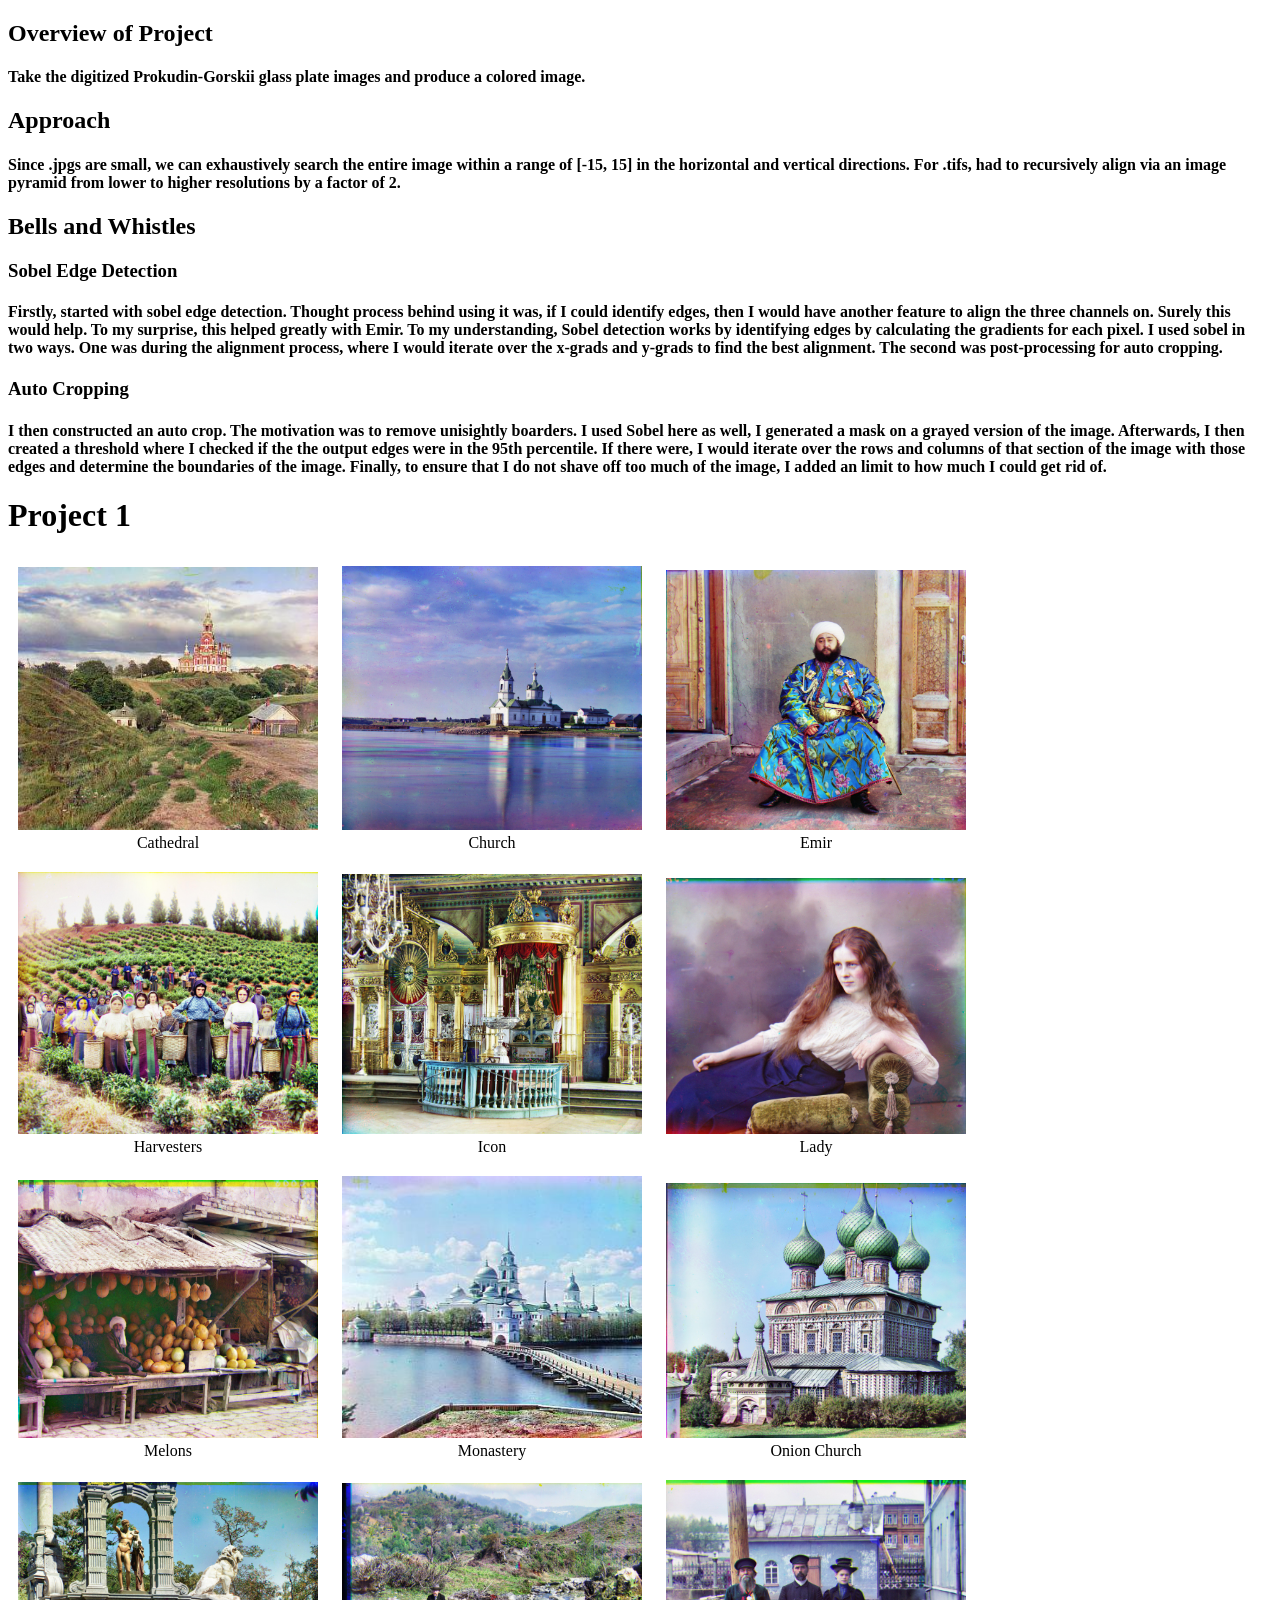
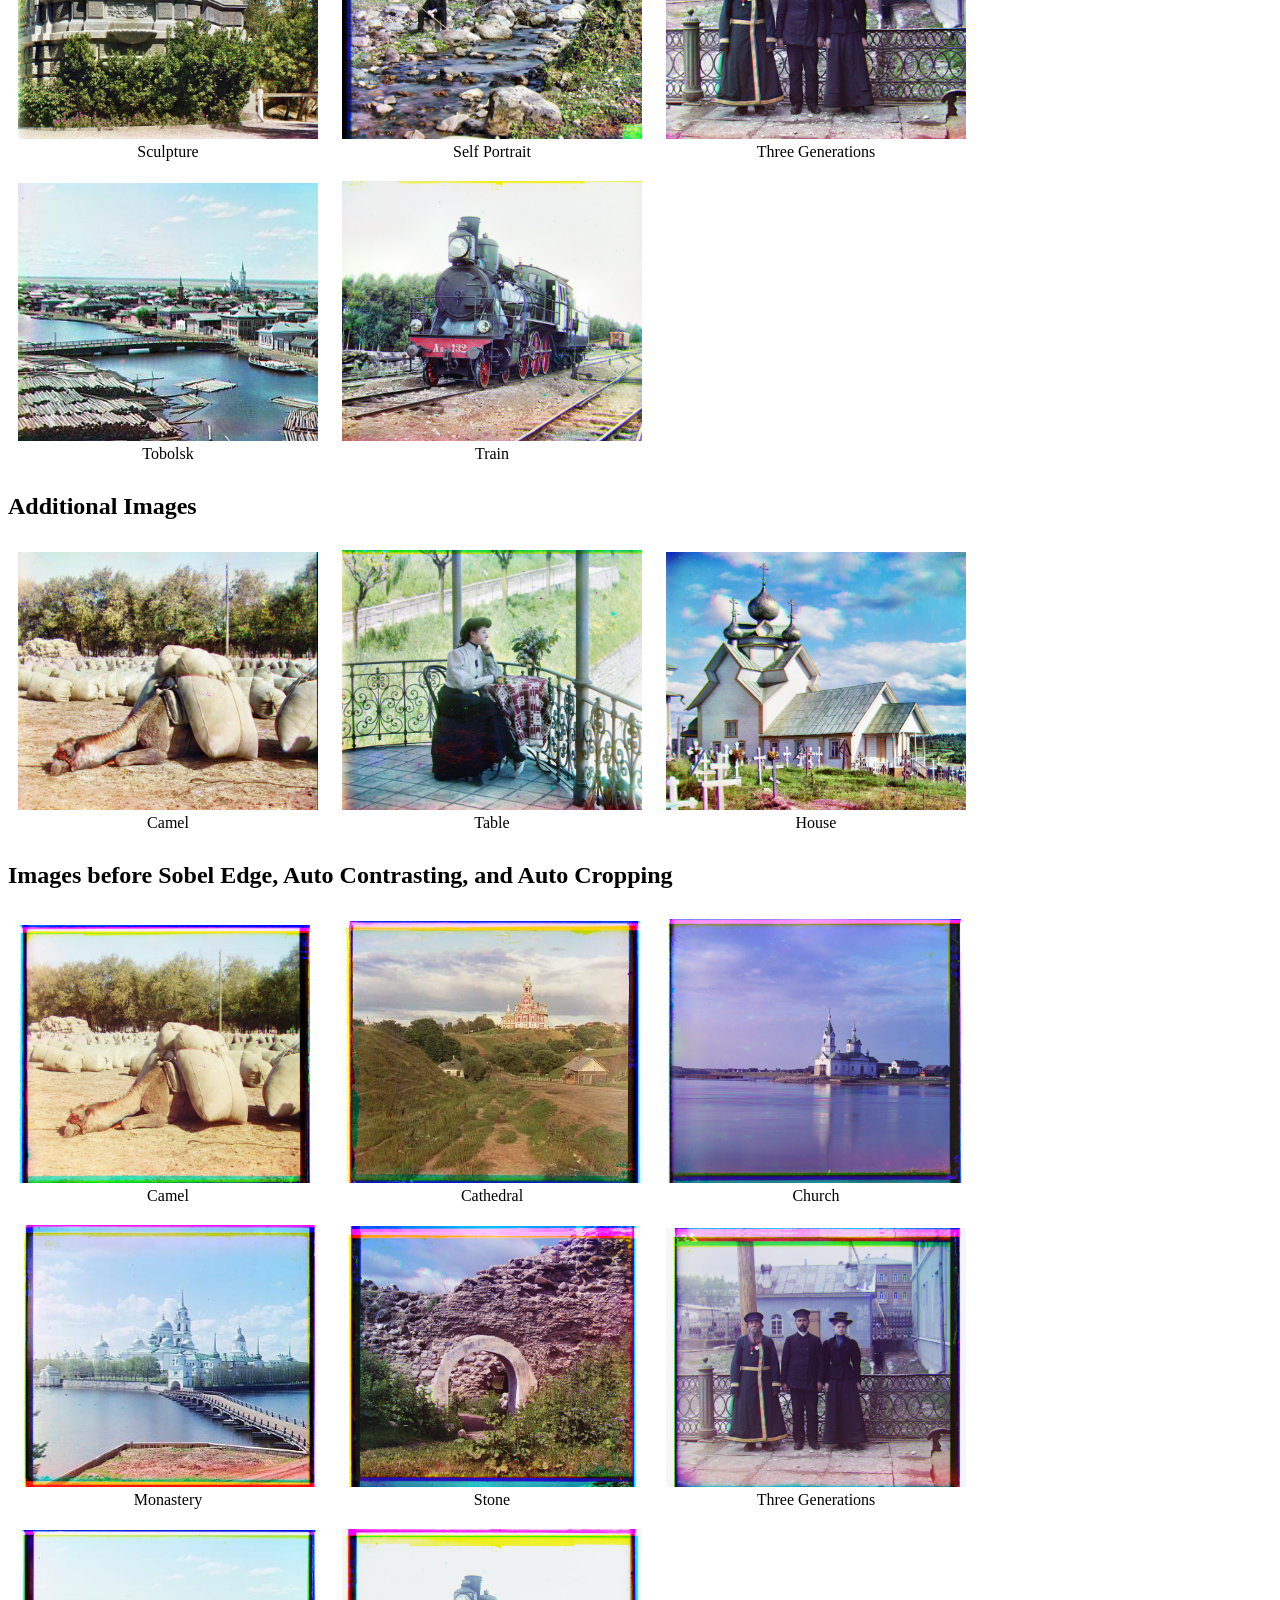
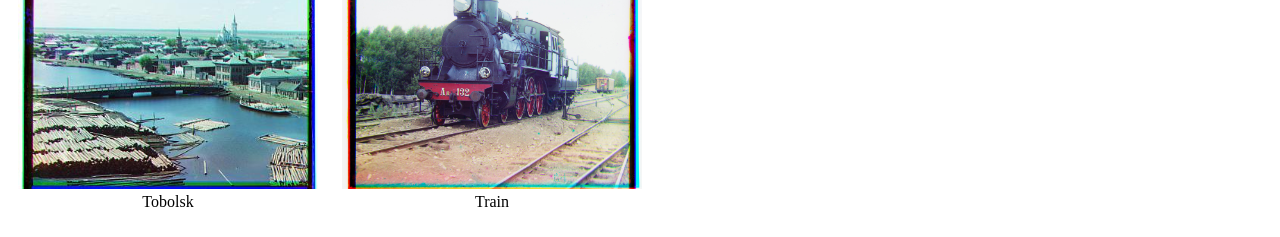
==== 1/index.html @ cb77457d "UPDATES" ====
<!DOCTYPE html>
<html lang="en">
<head>
    <meta charset="UTF-8">
    <meta name="viewport" content="width=device-width, initial-scale=1.0">
    <title>Project 1</title>

    <h2> Overview of Project </h2>
    <h4>Take the digitized Prokudin-Gorskii glass plate images and produce a colored image.
    </h4>

    <h2> Approach </h2>

    <h4> Since .jpgs are small, we can exhaustively search the entire image within a
      range of [-15, 15] in the horizontal and vertical directions. For .tifs, had to 
      recursively align via an image pyramid from lower to higher resolutions by a factor of 2.
    </h4>

    <h2> Bells and Whistles </h2>

    <h3> Sobel Edge Detection</h3>

    <h4>
      Firstly, started with sobel edge detection. Thought process behind using it was, if I could identify edges,
      then I would have another feature to align the three channels on. Surely this would help.

      To my surprise, this helped greatly with Emir.

      To my understanding, Sobel detection works by identifying edges by calculating the gradients for each pixel.
      I used sobel in two ways. One was during the alignment process, where I would iterate over the x-grads and y-grads 
      to find the best alignment. 
      
      The second was post-processing for auto cropping.
    </h4>

    <h3> Auto Cropping </h3>

    <h4> 
      I then constructed an auto crop. The motivation was to remove unisightly boarders.

      I used Sobel here as well, I generated a mask on a grayed version of the image. Afterwards, I then created a 
      threshold where I checked if the the output edges were in the 95th percentile. If there were, I would iterate 
      over the rows and columns of that section of the image with those edges and determine the boundaries of the image.
      
      Finally, to ensure that I do not shave off too much of the image, I added an limit to how much I could get rid of.

    </h4>


    <style>
        ul {
            list-style-type: none;
            padding: 0;
        }
        li {
            display: inline-block;
            margin: 10px;
            text-align: center;
        }
        figure {
            margin: 0;
        }
    </style>
</head>
<body>
    <h1>Project 1</h1>

    <!-- Image list -->
    <ul>
        <li>
            <figure>
                <img src="media/cathedral.jpg" alt="Cathedral" width="300">
                <figcaption>Cathedral</figcaption>
            </figure>
        </li>
        <li>
            <figure>
                <img src="media/church.jpg" alt="Church" width="300">
                <figcaption>Church</figcaption>
            </figure>
        </li>
        <li>
            <figure>
                <img src="media/emir.jpg" alt="Emir" width="300">
                <figcaption>Emir</figcaption>
            </figure>
        </li>
        <li>
            <figure>
                <img src="media/harvesters.jpg" alt="Harvesters" width="300">
                <figcaption>Harvesters</figcaption>
            </figure>
        </li>
        <li>
            <figure>
                <img src="media/icon.jpg" alt="Icon" width="300">
                <figcaption>Icon</figcaption>
            </figure>
        </li>
        <li>
            <figure>
                <img src="media/lady.jpg" alt="Lady" width="300">
                <figcaption>Lady</figcaption>
            </figure>
        </li>
        <li>
            <figure>
                <img src="media/melons.jpg" alt="Melons" width="300">
                <figcaption>Melons</figcaption>
            </figure>
        </li>
        <li>
            <figure>
                <img src="media/monastery.jpg" alt="Monastery" width="300">
                <figcaption>Monastery</figcaption>
            </figure>
        </li>
        <li>
            <figure>
                <img src="media/onion_church.jpg" alt="Onion Church" width="300">
                <figcaption>Onion Church</figcaption>
            </figure>
        </li>
        <li>
            <figure>
                <img src="media/sculpture.jpg" alt="Sculpture" width="300">
                <figcaption>Sculpture</figcaption>
            </figure>
        </li>
        <li>
            <figure>
                <img src="media/self_portrait.jpg" alt="Self Portrait" width="300">
                <figcaption>Self Portrait</figcaption>
            </figure>
        </li>
        <li>
            <figure>
                <img src="media/three_generations.jpg" alt="Three Generations" width="300">
                <figcaption>Three Generations</figcaption>
            </figure>
        </li>
        <li>
            <figure>
                <img src="media/tobolsk.jpg" alt="Tobolsk" width="300">
                <figcaption>Tobolsk</figcaption>
            </figure>
        </li>
        <li>
            <figure>
                <img src="media/train.jpg" alt="Train" width="300">
                <figcaption>Train</figcaption>
            </figure>
        </li>
    </ul>

    <!-- Additional images -->
    <h2>Additional Images</h2>
    <ul>
        <li>
            <figure>
                <img src="media/camel.jpg" alt="Camel" width="300">
                <figcaption>Camel</figcaption>
            </figure>
        </li>
        <li>
            <figure>
                <img src="media/table.jpg" alt="Table" width="300">
                <figcaption>Table</figcaption>
            </figure>
        </li>
        <li>
            <figure>
                <img src="media/house.jpg" alt="House" width="300">
                <figcaption>House</figcaption>
            </figure>
        </li>
    </ul>
    <h2>Images before Sobel Edge, Auto Contrasting, and Auto Cropping</h2>
    <ul>
        <li>
            <figure>
                <img src="before/camel.jpg" alt="Camel" width="300">
                <figcaption>Camel</figcaption>
            </figure>
        </li>
        <li>
            <figure>
                <img src="before/cathedral.jpg" alt="Cathedral" width="300">
                <figcaption>Cathedral</figcaption>
            </figure>
        </li>
        <li>
            <figure>
                <img src="before/church.jpg" alt="Church" width="300">
                <figcaption>Church</figcaption>
            </figure>
        </li>
        <li>
            <figure>
                <img src="before/monastery.jpg" alt="Monastery" width="300">
                <figcaption>Monastery</figcaption>
            </figure>
        </li>
        <li>
            <figure>
                <img src="before/stone.jpg" alt="Stone" width="300">
                <figcaption>Stone</figcaption>
            </figure>
        </li>
        <li>
            <figure>
                <img src="before/three_generations.jpg" alt="Three Generations" width="300">
                <figcaption>Three Generations</figcaption>
            </figure>
        </li>
        <li>
            <figure>
                <img src="before/tobolsk.jpg" alt="Tobolsk" width="300">
                <figcaption>Tobolsk</figcaption>
            </figure>
        </li>
        <li>
            <figure>
                <img src="before/train.jpg" alt="Train" width="300">
                <figcaption>Train</figcaption>
            </figure>
        </li>
    </ul>
</body>
</html>
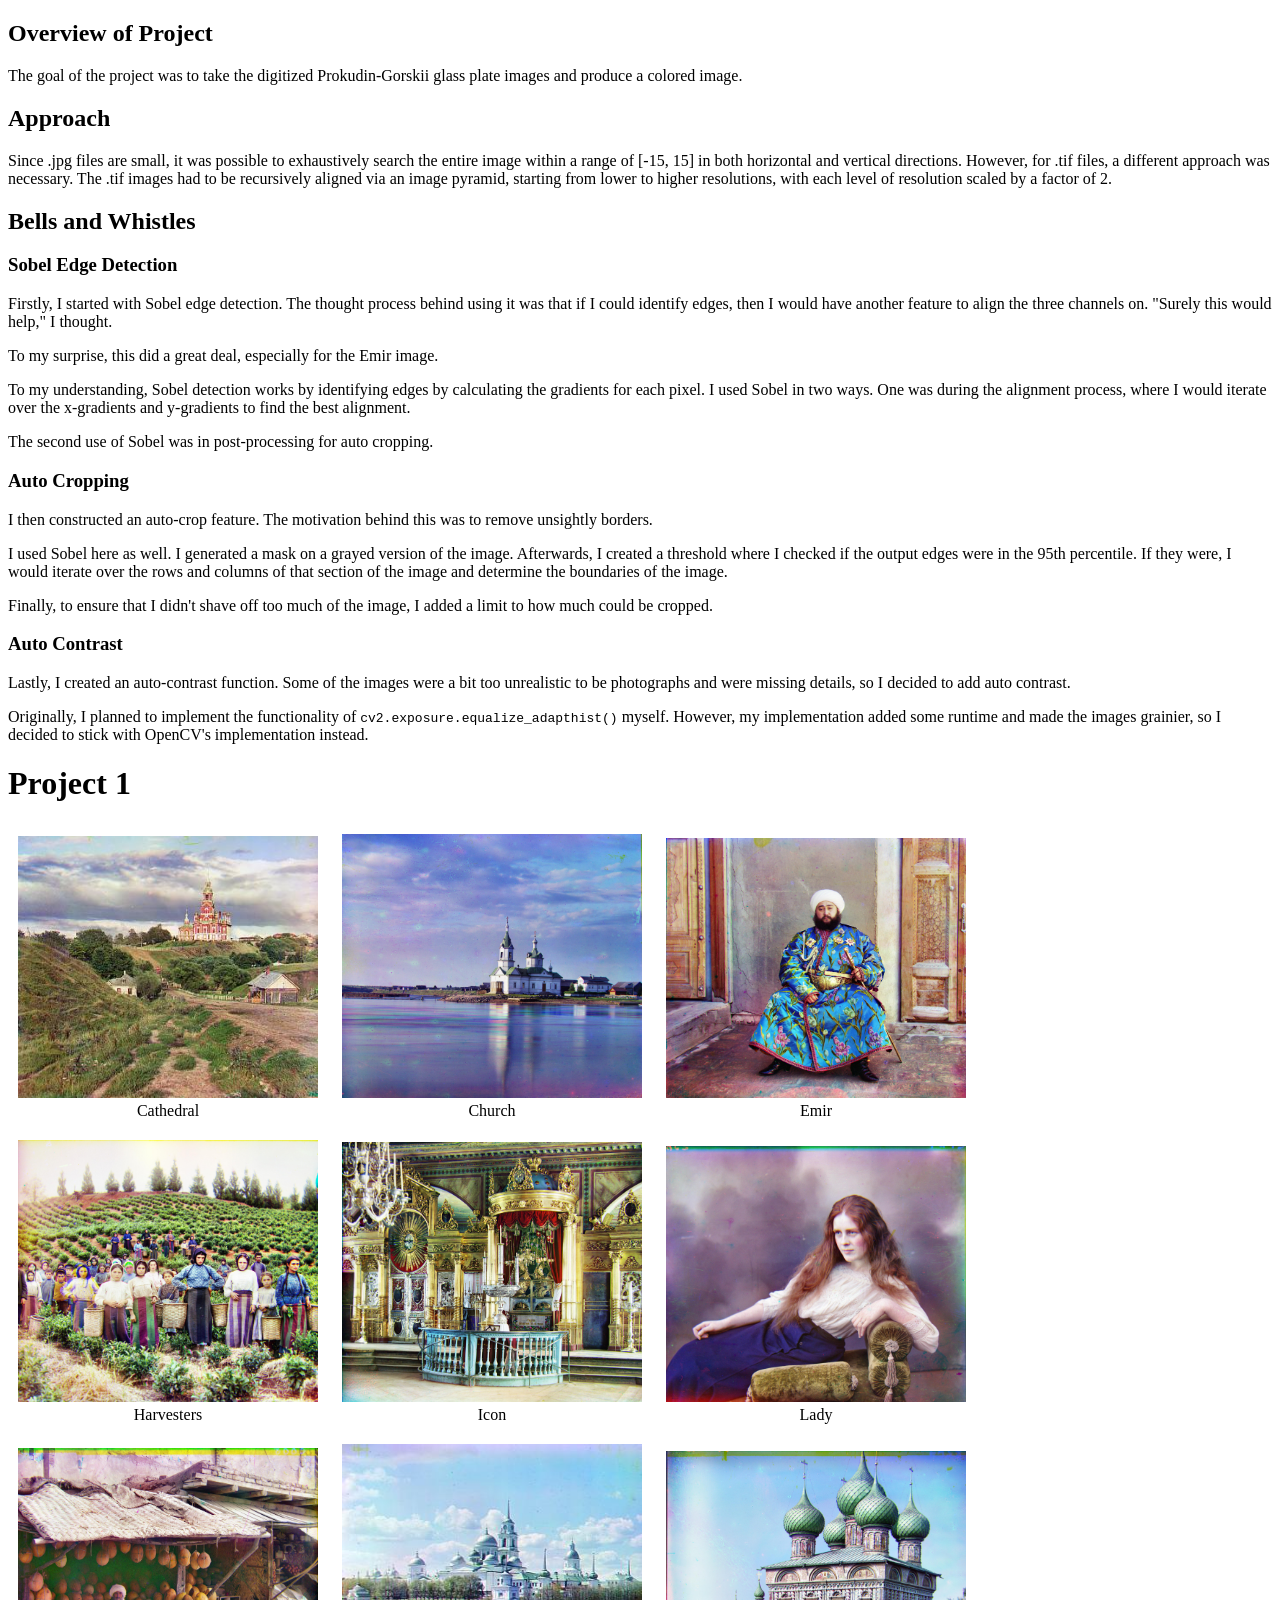
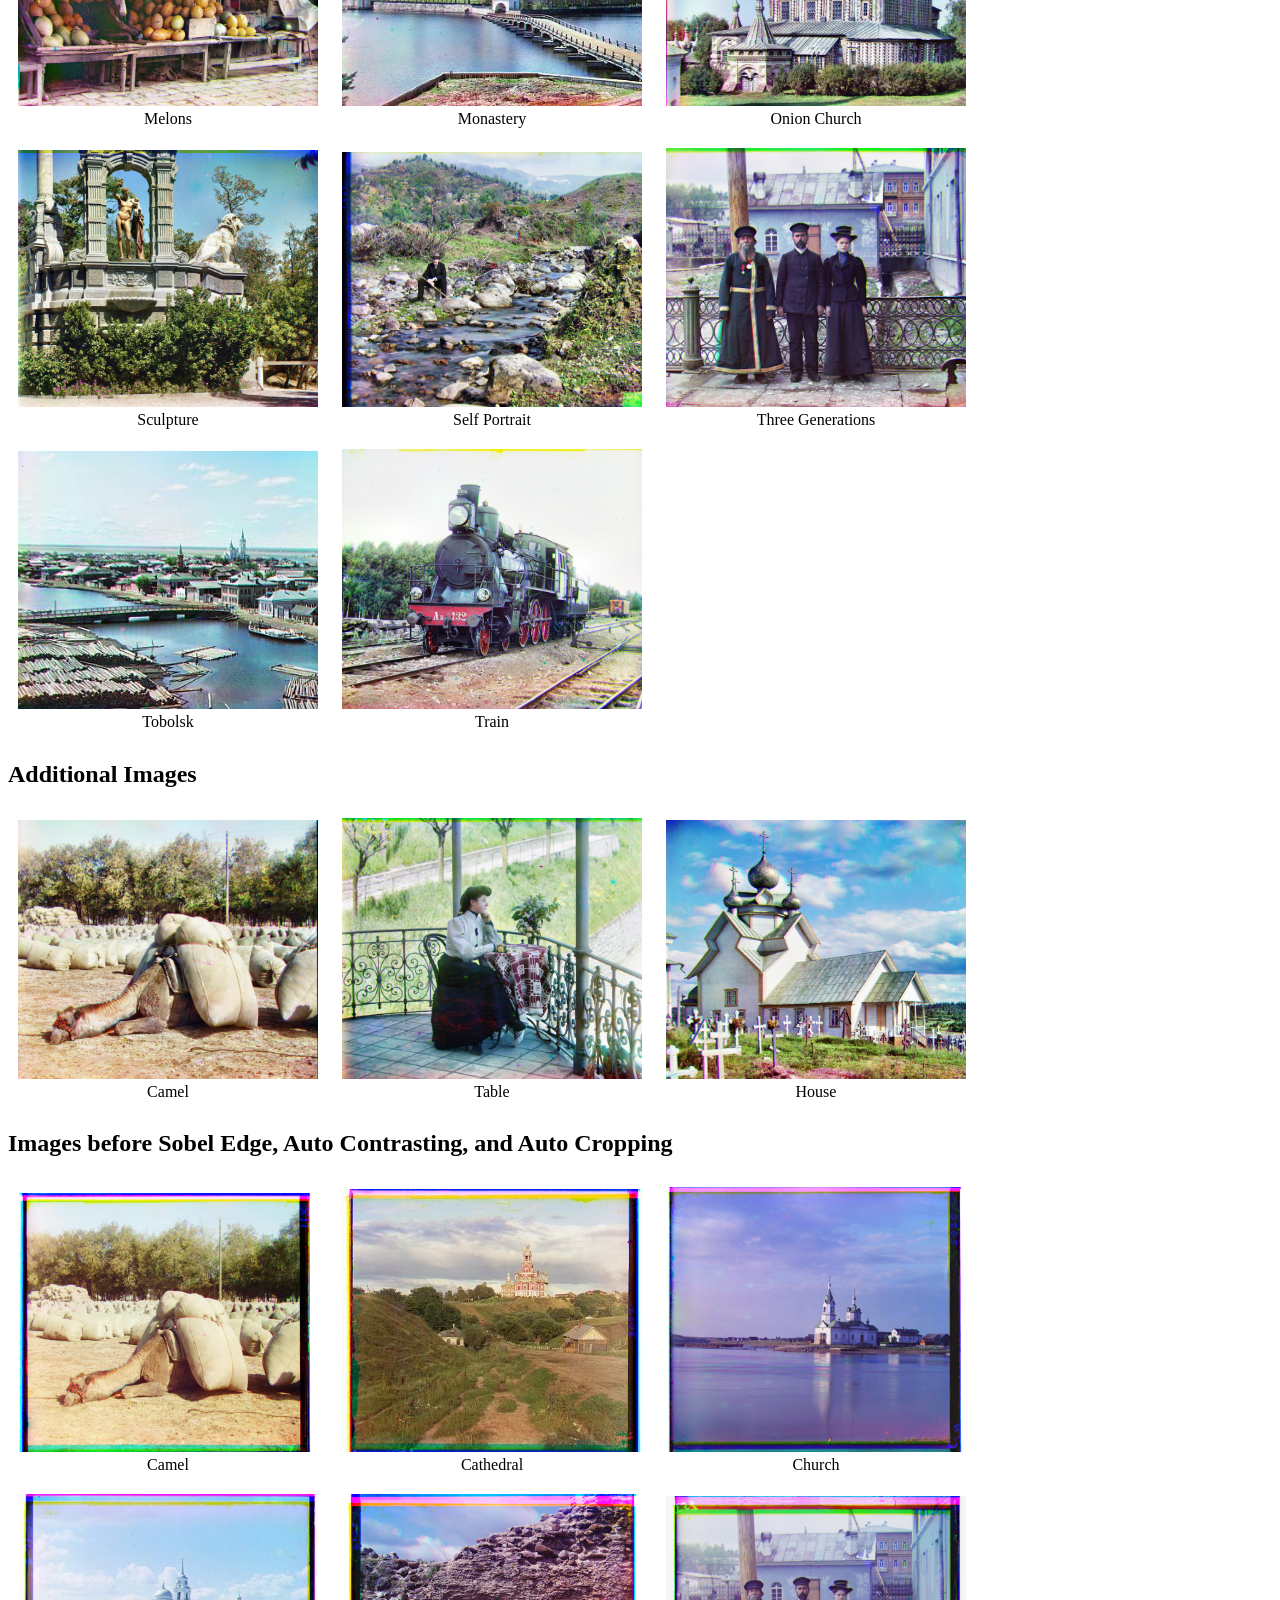
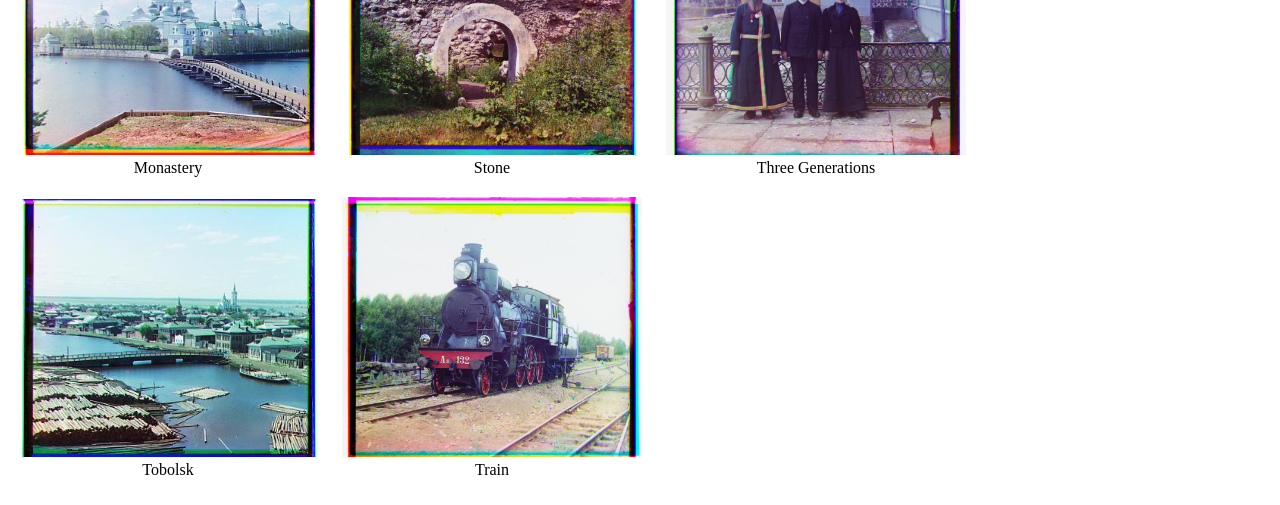
==== commit 35d57588: "formatting." ====
--- a/1/index.html
+++ b/1/index.html
@@ -5,47 +5,56 @@
     <meta name="viewport" content="width=device-width, initial-scale=1.0">
     <title>Project 1</title>
 
-    <h2> Overview of Project </h2>
-    <h4>Take the digitized Prokudin-Gorskii glass plate images and produce a colored image.
-    </h4>
-
-    <h2> Approach </h2>
-
-    <h4> Since .jpgs are small, we can exhaustively search the entire image within a
-      range of [-15, 15] in the horizontal and vertical directions. For .tifs, had to 
-      recursively align via an image pyramid from lower to higher resolutions by a factor of 2.
-    </h4>
-
-    <h2> Bells and Whistles </h2>
-
-    <h3> Sobel Edge Detection</h3>
-
-    <h4>
-      Firstly, started with sobel edge detection. Thought process behind using it was, if I could identify edges,
-      then I would have another feature to align the three channels on. Surely this would help.
-
-      To my surprise, this helped greatly with Emir.
-
-      To my understanding, Sobel detection works by identifying edges by calculating the gradients for each pixel.
-      I used sobel in two ways. One was during the alignment process, where I would iterate over the x-grads and y-grads 
-      to find the best alignment. 
-      
-      The second was post-processing for auto cropping.
-    </h4>
-
-    <h3> Auto Cropping </h3>
-
-    <h4> 
-      I then constructed an auto crop. The motivation was to remove unisightly boarders.
-
-      I used Sobel here as well, I generated a mask on a grayed version of the image. Afterwards, I then created a 
-      threshold where I checked if the the output edges were in the 95th percentile. If there were, I would iterate 
-      over the rows and columns of that section of the image with those edges and determine the boundaries of the image.
-      
-      Finally, to ensure that I do not shave off too much of the image, I added an limit to how much I could get rid of.
-
-    </h4>
-
+    <h2>Overview of Project</h2>
+    <p>
+        The goal of the project was to take the digitized Prokudin-Gorskii glass plate images and produce a colored image.
+    </p>
+    
+    <h2>Approach</h2>
+    <p>
+        Since .jpg files are small, it was possible to exhaustively search the entire image within a range of [-15, 15] in both horizontal and vertical directions. 
+        However, for .tif files, a different approach was necessary. The .tif images had to be recursively aligned via an image pyramid, starting from lower to higher 
+        resolutions, with each level of resolution scaled by a factor of 2.
+    </p>
+    
+    <h2>Bells and Whistles</h2>
+    
+    <h3>Sobel Edge Detection</h3>
+    <p>
+        Firstly, I started with Sobel edge detection. The thought process behind using it was that if I could identify edges, then I would have another feature to align the three channels on. 
+        "Surely this would help," I thought.
+    </p>
+    <p>
+        To my surprise, this did a great deal, especially for the Emir image.
+    </p>
+    <p>
+        To my understanding, Sobel detection works by identifying edges by calculating the gradients for each pixel. I used Sobel in two ways. One was during the alignment process, 
+        where I would iterate over the x-gradients and y-gradients to find the best alignment.
+    </p>
+    <p>
+        The second use of Sobel was in post-processing for auto cropping.
+    </p>
+    
+    <h3>Auto Cropping</h3>
+    <p>
+        I then constructed an auto-crop feature. The motivation behind this was to remove unsightly borders.
+    </p>
+    <p>
+        I used Sobel here as well. I generated a mask on a grayed version of the image. Afterwards, I created a threshold where I checked if the output edges were in the 95th percentile. 
+        If they were, I would iterate over the rows and columns of that section of the image and determine the boundaries of the image.
+    </p>
+    <p>
+        Finally, to ensure that I didn't shave off too much of the image, I added a limit to how much could be cropped.
+    </p>
+    
+    <h3>Auto Contrast</h3>
+    <p>
+        Lastly, I created an auto-contrast function. Some of the images were a bit too unrealistic to be photographs and were missing details, so I decided to add auto contrast.
+    </p>
+    <p>
+        Originally, I planned to implement the functionality of <code>cv2.exposure.equalize_adapthist()</code> myself. However, my implementation added some runtime and made the images grainier, 
+        so I decided to stick with OpenCV's implementation instead.
+    </p>
 
     <style>
         ul {
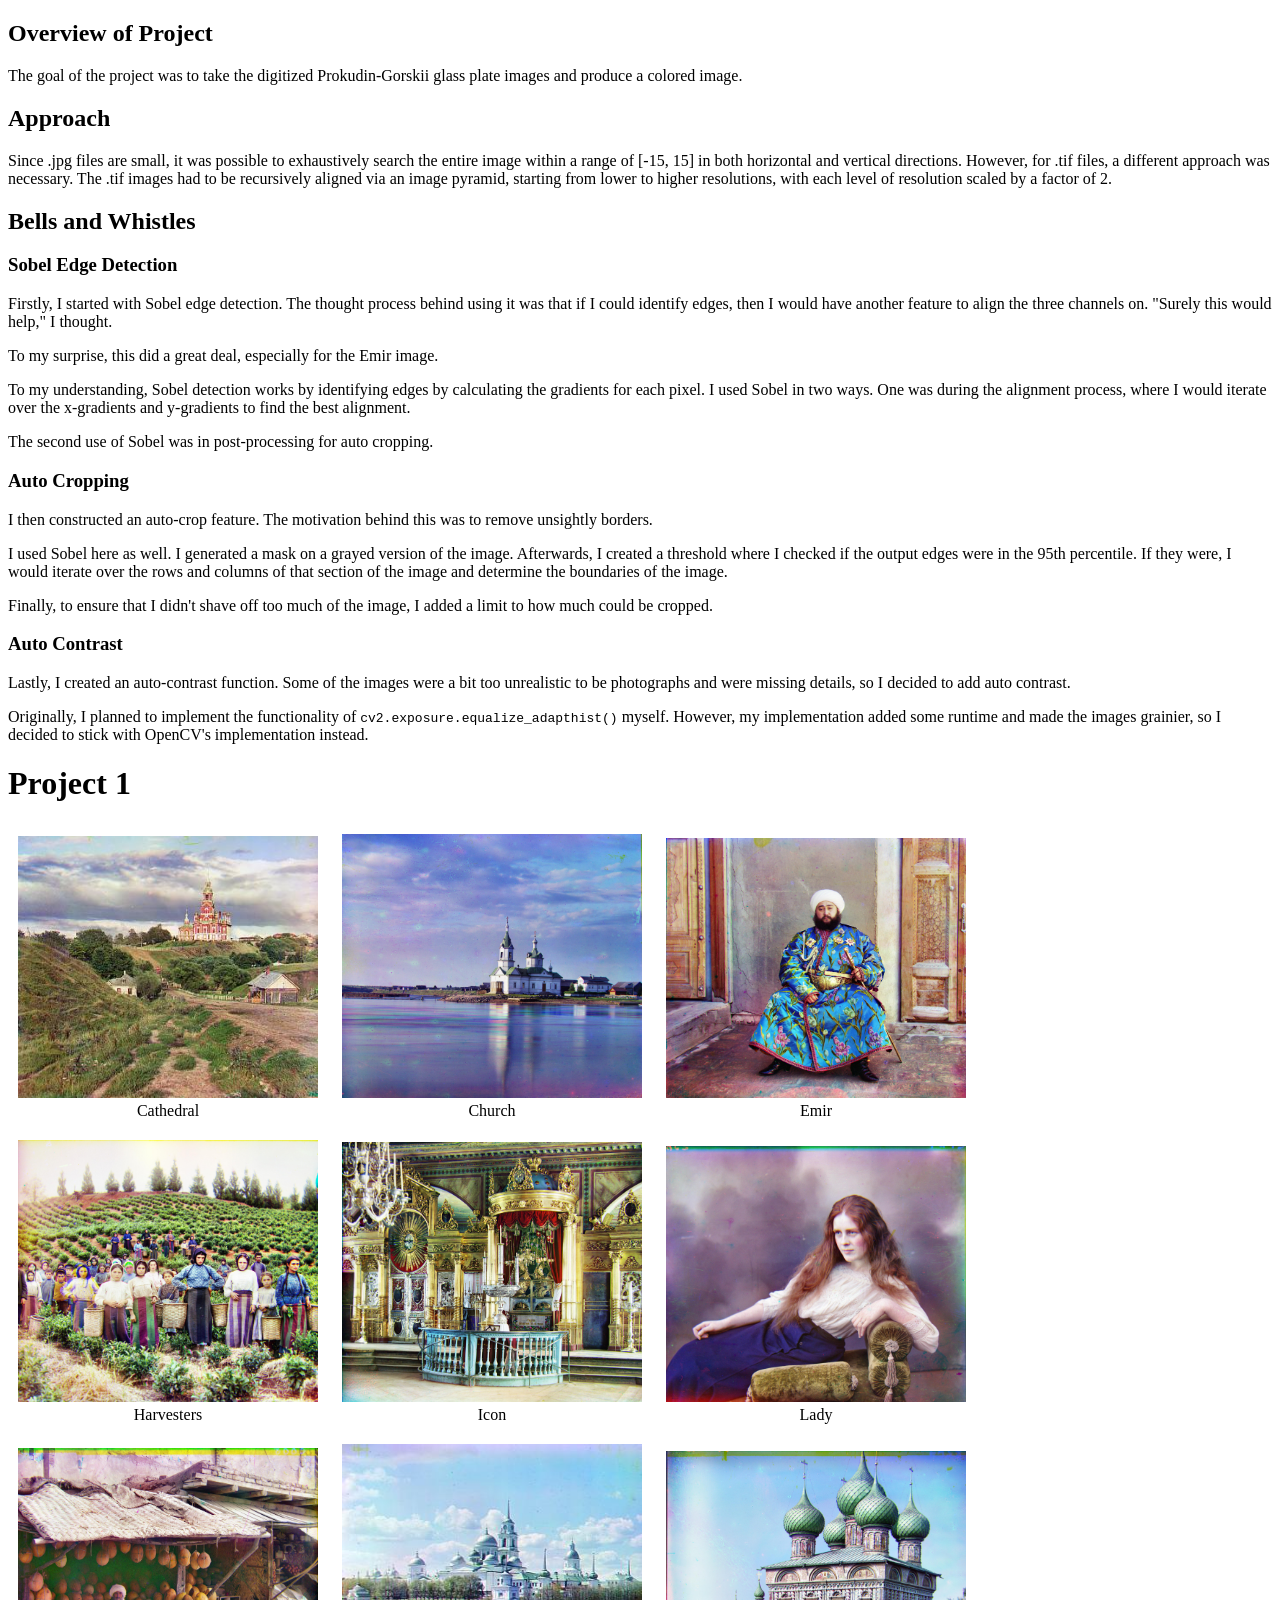
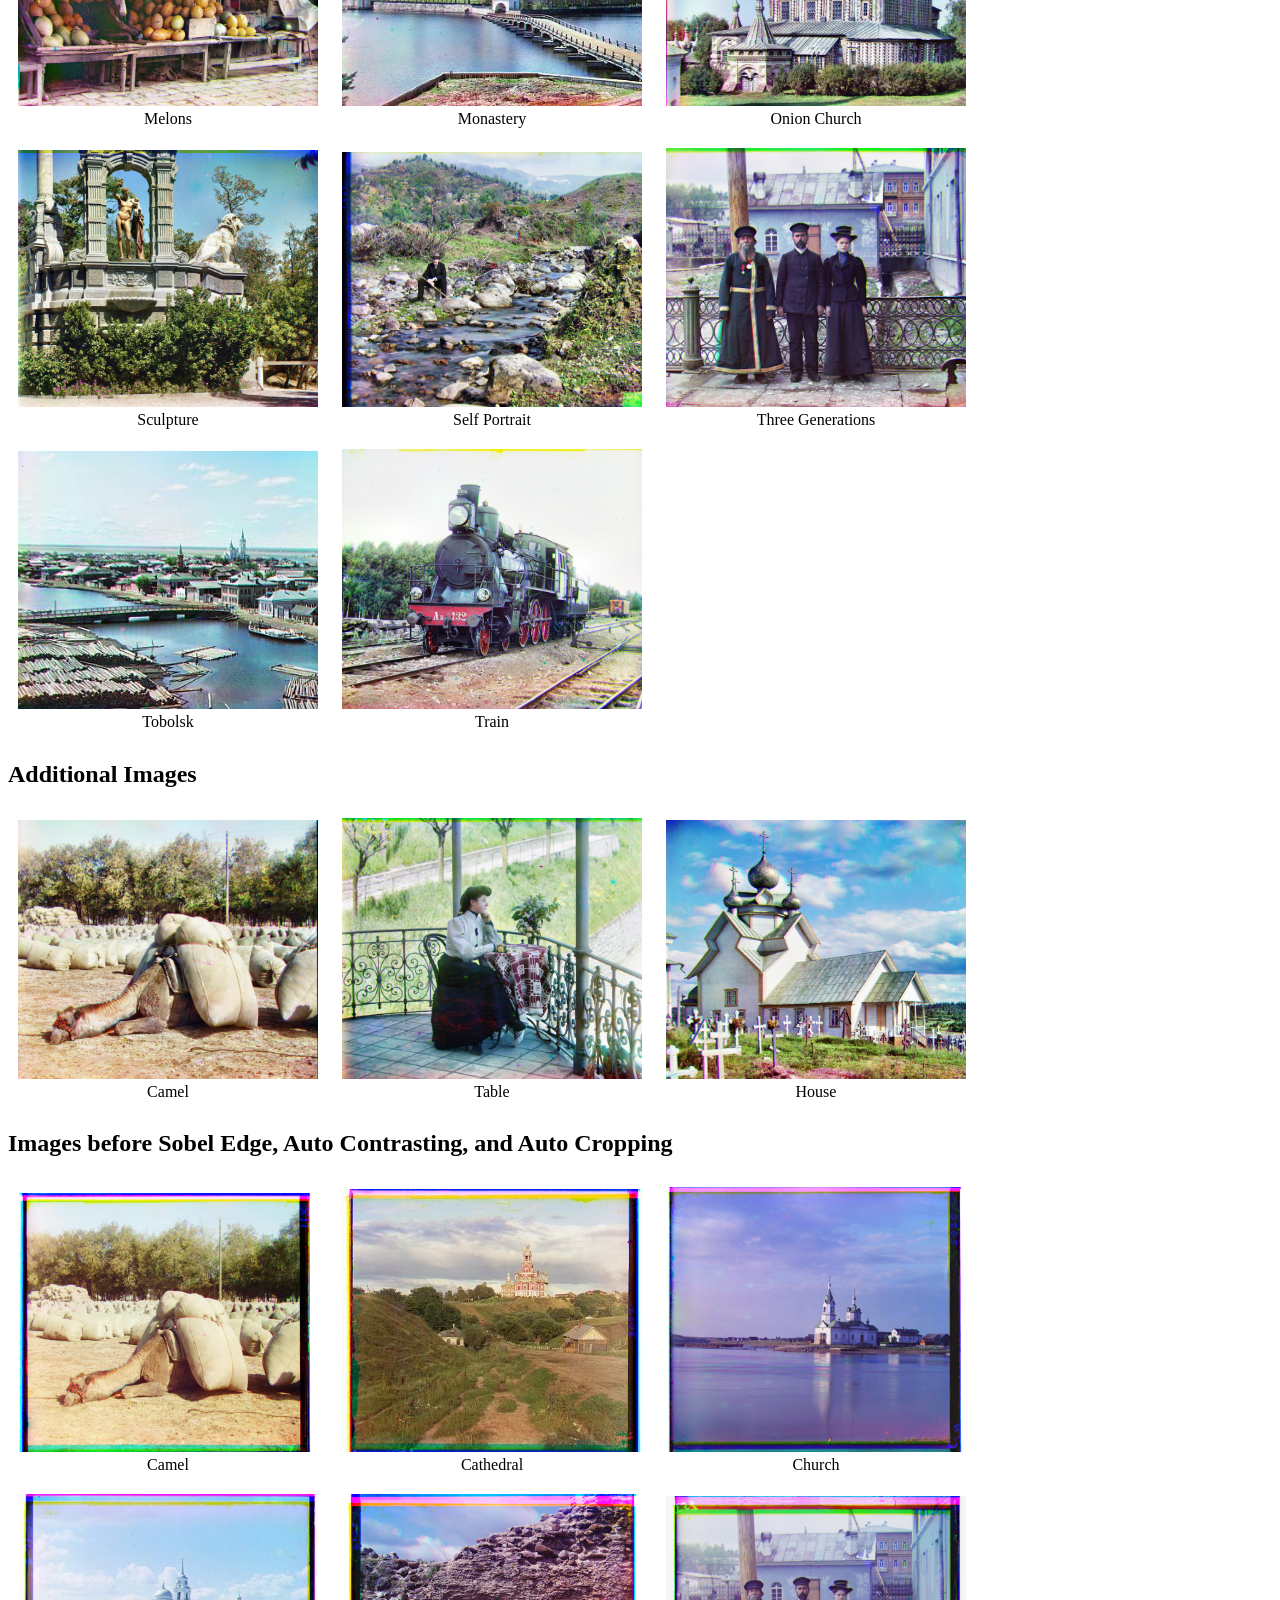
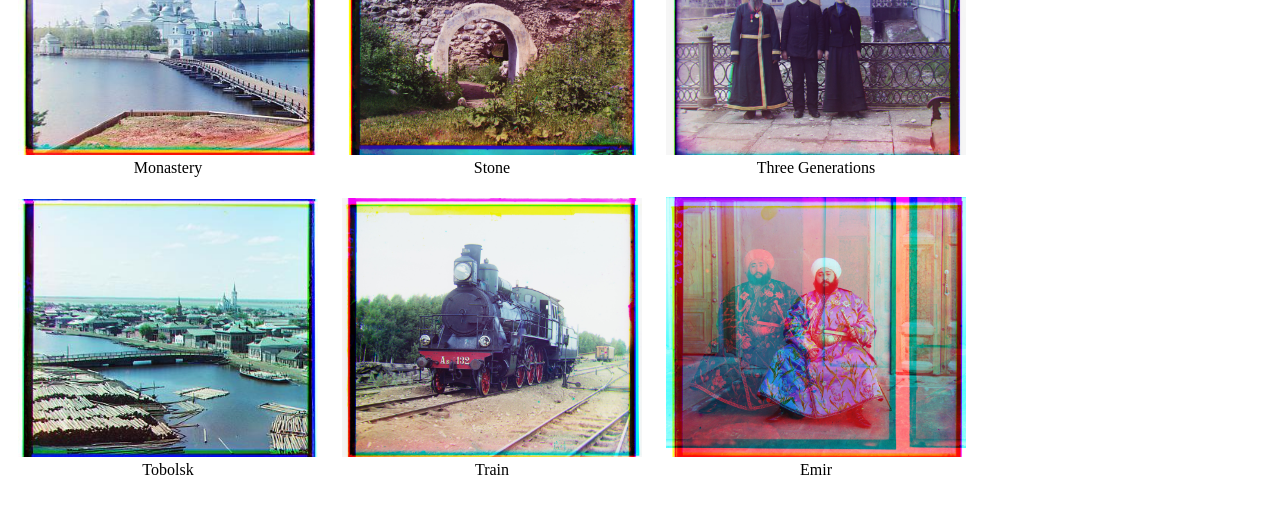
==== commit 255cf208: "diseased" ====
--- a/1/index.html
+++ b/1/index.html
@@ -234,6 +234,12 @@
                 <figcaption>Train</figcaption>
             </figure>
         </li>
+        <li>
+          <figure>
+              <img src="before/emir.jpg" alt="Emir" width="300">
+              <figcaption>Emir</figcaption>
+          </figure>
+      </li>
     </ul>
 </body>
 </html>
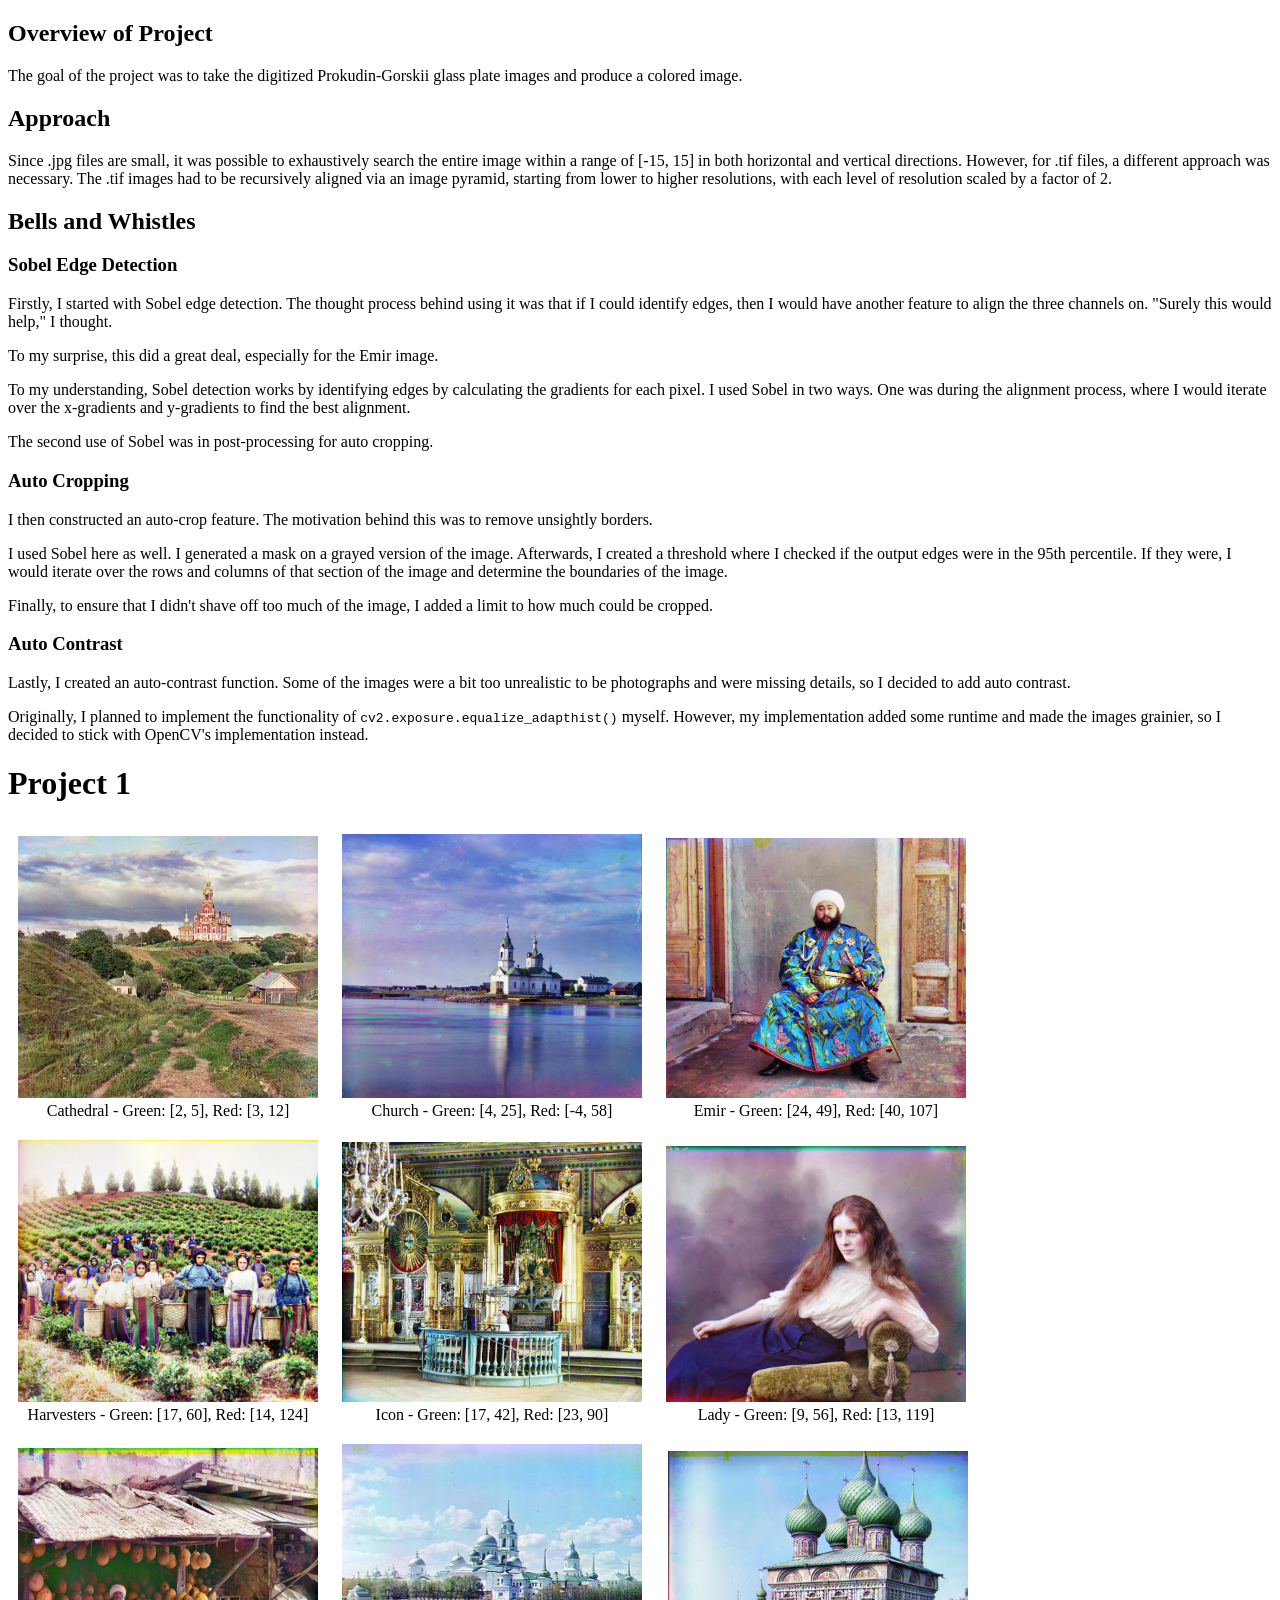
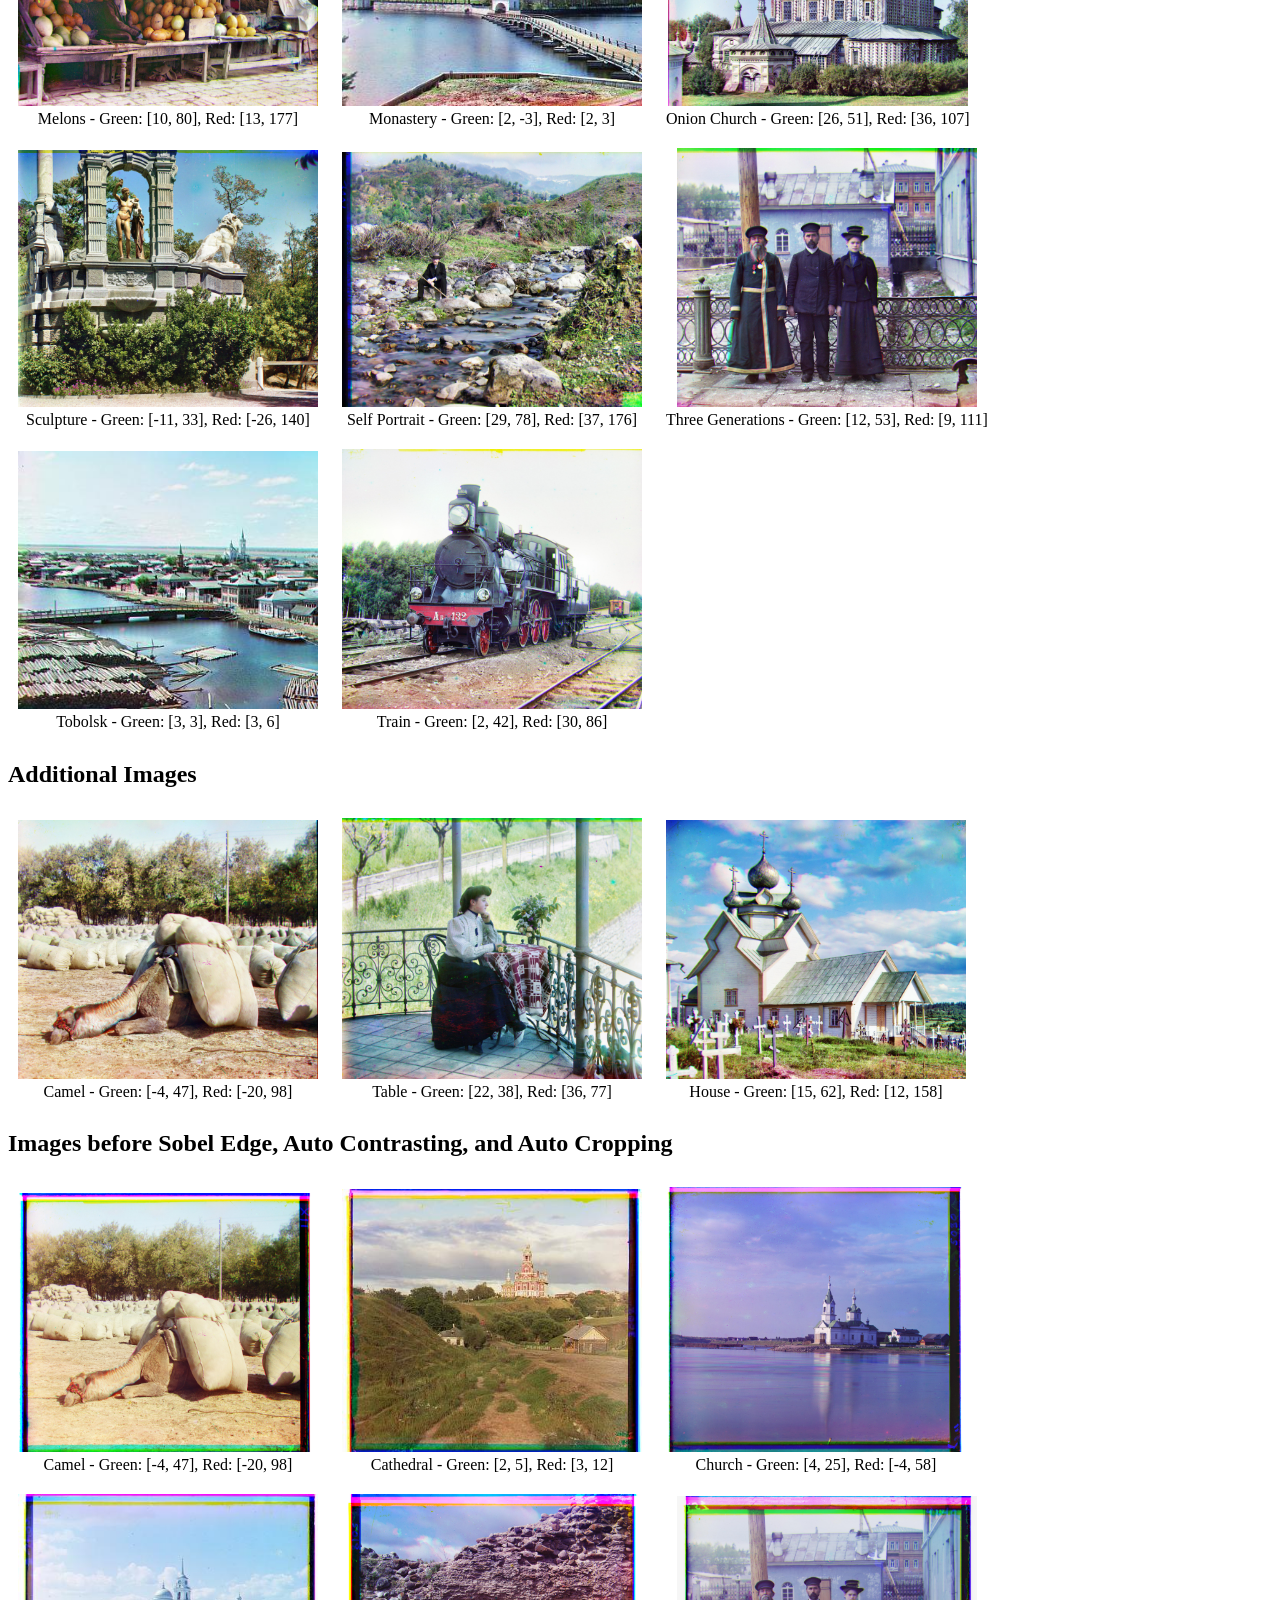
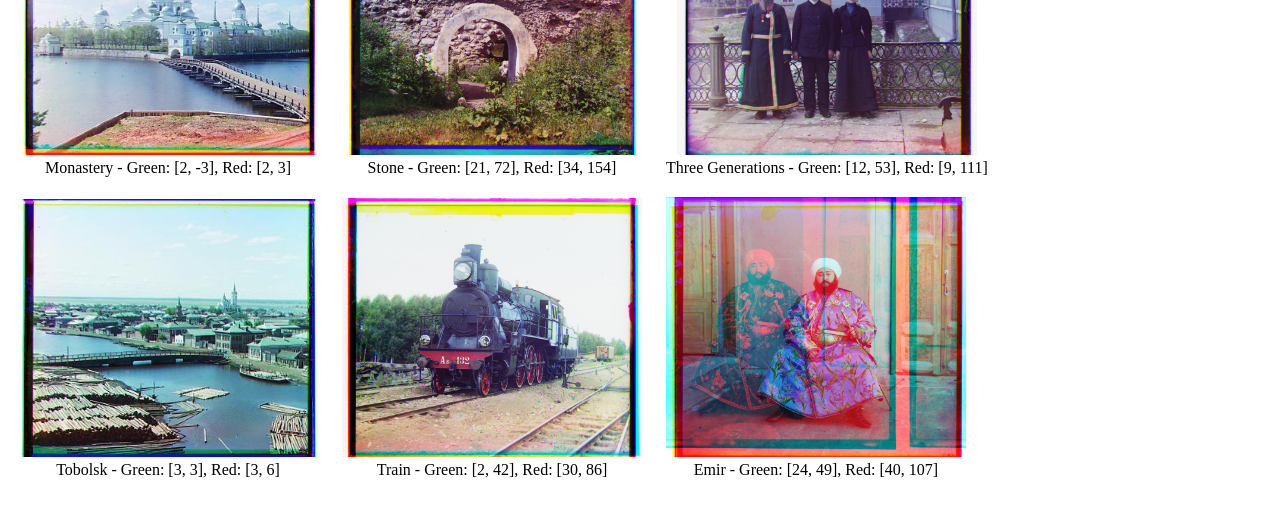
==== commit 3a6c0b84: "offsets" ====
--- a/1/index.html
+++ b/1/index.html
@@ -73,114 +73,111 @@
 </head>
 <body>
     <h1>Project 1</h1>
-
-    <!-- Image list -->
     <ul>
         <li>
             <figure>
                 <img src="media/cathedral.jpg" alt="Cathedral" width="300">
-                <figcaption>Cathedral</figcaption>
+                <figcaption>Cathedral - Green: [2, 5], Red: [3, 12]</figcaption>
             </figure>
         </li>
         <li>
             <figure>
                 <img src="media/church.jpg" alt="Church" width="300">
-                <figcaption>Church</figcaption>
+                <figcaption>Church - Green: [4, 25], Red: [-4, 58]</figcaption>
             </figure>
         </li>
         <li>
             <figure>
                 <img src="media/emir.jpg" alt="Emir" width="300">
-                <figcaption>Emir</figcaption>
+                <figcaption>Emir - Green: [24, 49], Red: [40, 107]</figcaption>
             </figure>
         </li>
         <li>
             <figure>
                 <img src="media/harvesters.jpg" alt="Harvesters" width="300">
-                <figcaption>Harvesters</figcaption>
+                <figcaption>Harvesters - Green: [17, 60], Red: [14, 124]</figcaption>
             </figure>
         </li>
         <li>
             <figure>
                 <img src="media/icon.jpg" alt="Icon" width="300">
-                <figcaption>Icon</figcaption>
+                <figcaption>Icon - Green: [17, 42], Red: [23, 90]</figcaption>
             </figure>
         </li>
         <li>
             <figure>
                 <img src="media/lady.jpg" alt="Lady" width="300">
-                <figcaption>Lady</figcaption>
+                <figcaption>Lady - Green: [9, 56], Red: [13, 119]</figcaption>
             </figure>
         </li>
         <li>
             <figure>
                 <img src="media/melons.jpg" alt="Melons" width="300">
-                <figcaption>Melons</figcaption>
+                <figcaption>Melons - Green: [10, 80], Red: [13, 177]</figcaption>
             </figure>
         </li>
         <li>
             <figure>
                 <img src="media/monastery.jpg" alt="Monastery" width="300">
-                <figcaption>Monastery</figcaption>
+                <figcaption>Monastery - Green: [2, -3], Red: [2, 3]</figcaption>
             </figure>
         </li>
         <li>
             <figure>
                 <img src="media/onion_church.jpg" alt="Onion Church" width="300">
-                <figcaption>Onion Church</figcaption>
+                <figcaption>Onion Church - Green: [26, 51], Red: [36, 107]</figcaption>
             </figure>
         </li>
         <li>
             <figure>
                 <img src="media/sculpture.jpg" alt="Sculpture" width="300">
-                <figcaption>Sculpture</figcaption>
+                <figcaption>Sculpture - Green: [-11, 33], Red: [-26, 140]</figcaption>
             </figure>
         </li>
         <li>
             <figure>
                 <img src="media/self_portrait.jpg" alt="Self Portrait" width="300">
-                <figcaption>Self Portrait</figcaption>
+                <figcaption>Self Portrait - Green: [29, 78], Red: [37, 176]</figcaption>
             </figure>
         </li>
         <li>
             <figure>
                 <img src="media/three_generations.jpg" alt="Three Generations" width="300">
-                <figcaption>Three Generations</figcaption>
+                <figcaption>Three Generations - Green: [12, 53], Red: [9, 111]</figcaption>
             </figure>
         </li>
         <li>
             <figure>
                 <img src="media/tobolsk.jpg" alt="Tobolsk" width="300">
-                <figcaption>Tobolsk</figcaption>
+                <figcaption>Tobolsk - Green: [3, 3], Red: [3, 6]</figcaption>
             </figure>
         </li>
         <li>
             <figure>
                 <img src="media/train.jpg" alt="Train" width="300">
-                <figcaption>Train</figcaption>
+                <figcaption>Train - Green: [2, 42], Red: [30, 86]</figcaption>
             </figure>
         </li>
     </ul>
 
-    <!-- Additional images -->
     <h2>Additional Images</h2>
     <ul>
         <li>
             <figure>
                 <img src="media/camel.jpg" alt="Camel" width="300">
-                <figcaption>Camel</figcaption>
+                <figcaption>Camel - Green: [-4, 47], Red: [-20, 98]</figcaption>
             </figure>
         </li>
         <li>
             <figure>
                 <img src="media/table.jpg" alt="Table" width="300">
-                <figcaption>Table</figcaption>
+                <figcaption>Table - Green: [22, 38], Red: [36, 77]</figcaption>
             </figure>
         </li>
         <li>
             <figure>
                 <img src="media/house.jpg" alt="House" width="300">
-                <figcaption>House</figcaption>
+                <figcaption>House - Green: [15, 62], Red: [12, 158]</figcaption>
             </figure>
         </li>
     </ul>
@@ -189,57 +186,57 @@
         <li>
             <figure>
                 <img src="before/camel.jpg" alt="Camel" width="300">
-                <figcaption>Camel</figcaption>
+                <figcaption>Camel - Green: [-4, 47], Red: [-20, 98]</figcaption>
             </figure>
         </li>
         <li>
             <figure>
                 <img src="before/cathedral.jpg" alt="Cathedral" width="300">
-                <figcaption>Cathedral</figcaption>
+                <figcaption>Cathedral - Green: [2, 5], Red: [3, 12]</figcaption>
             </figure>
         </li>
         <li>
             <figure>
                 <img src="before/church.jpg" alt="Church" width="300">
-                <figcaption>Church</figcaption>
+                <figcaption>Church - Green: [4, 25], Red: [-4, 58]</figcaption>
             </figure>
         </li>
         <li>
             <figure>
                 <img src="before/monastery.jpg" alt="Monastery" width="300">
-                <figcaption>Monastery</figcaption>
+                <figcaption>Monastery - Green: [2, -3], Red: [2, 3]</figcaption>
             </figure>
         </li>
         <li>
             <figure>
                 <img src="before/stone.jpg" alt="Stone" width="300">
-                <figcaption>Stone</figcaption>
+                <figcaption>Stone - Green: [21, 72], Red: [34, 154]</figcaption>
             </figure>
         </li>
         <li>
             <figure>
                 <img src="before/three_generations.jpg" alt="Three Generations" width="300">
-                <figcaption>Three Generations</figcaption>
+                <figcaption>Three Generations - Green: [12, 53], Red: [9, 111]</figcaption>
             </figure>
         </li>
         <li>
             <figure>
                 <img src="before/tobolsk.jpg" alt="Tobolsk" width="300">
-                <figcaption>Tobolsk</figcaption>
+                <figcaption>Tobolsk - Green: [3, 3], Red: [3, 6]</figcaption>
             </figure>
         </li>
         <li>
             <figure>
                 <img src="before/train.jpg" alt="Train" width="300">
-                <figcaption>Train</figcaption>
-            </figure>
-        </li>
-        <li>
-          <figure>
-              <img src="before/emir.jpg" alt="Emir" width="300">
-              <figcaption>Emir</figcaption>
-          </figure>
-      </li>
+                <figcaption>Train - Green: [2, 42], Red: [30, 86]</figcaption>
+            </figure>
+        </li>
+        <li>
+            <figure>
+                <img src="before/emir.jpg" alt="Emir" width="300">
+                <figcaption>Emir - Green: [24, 49], Red: [40, 107]</figcaption>
+            </figure>
+        </li>
     </ul>
 </body>
 </html>
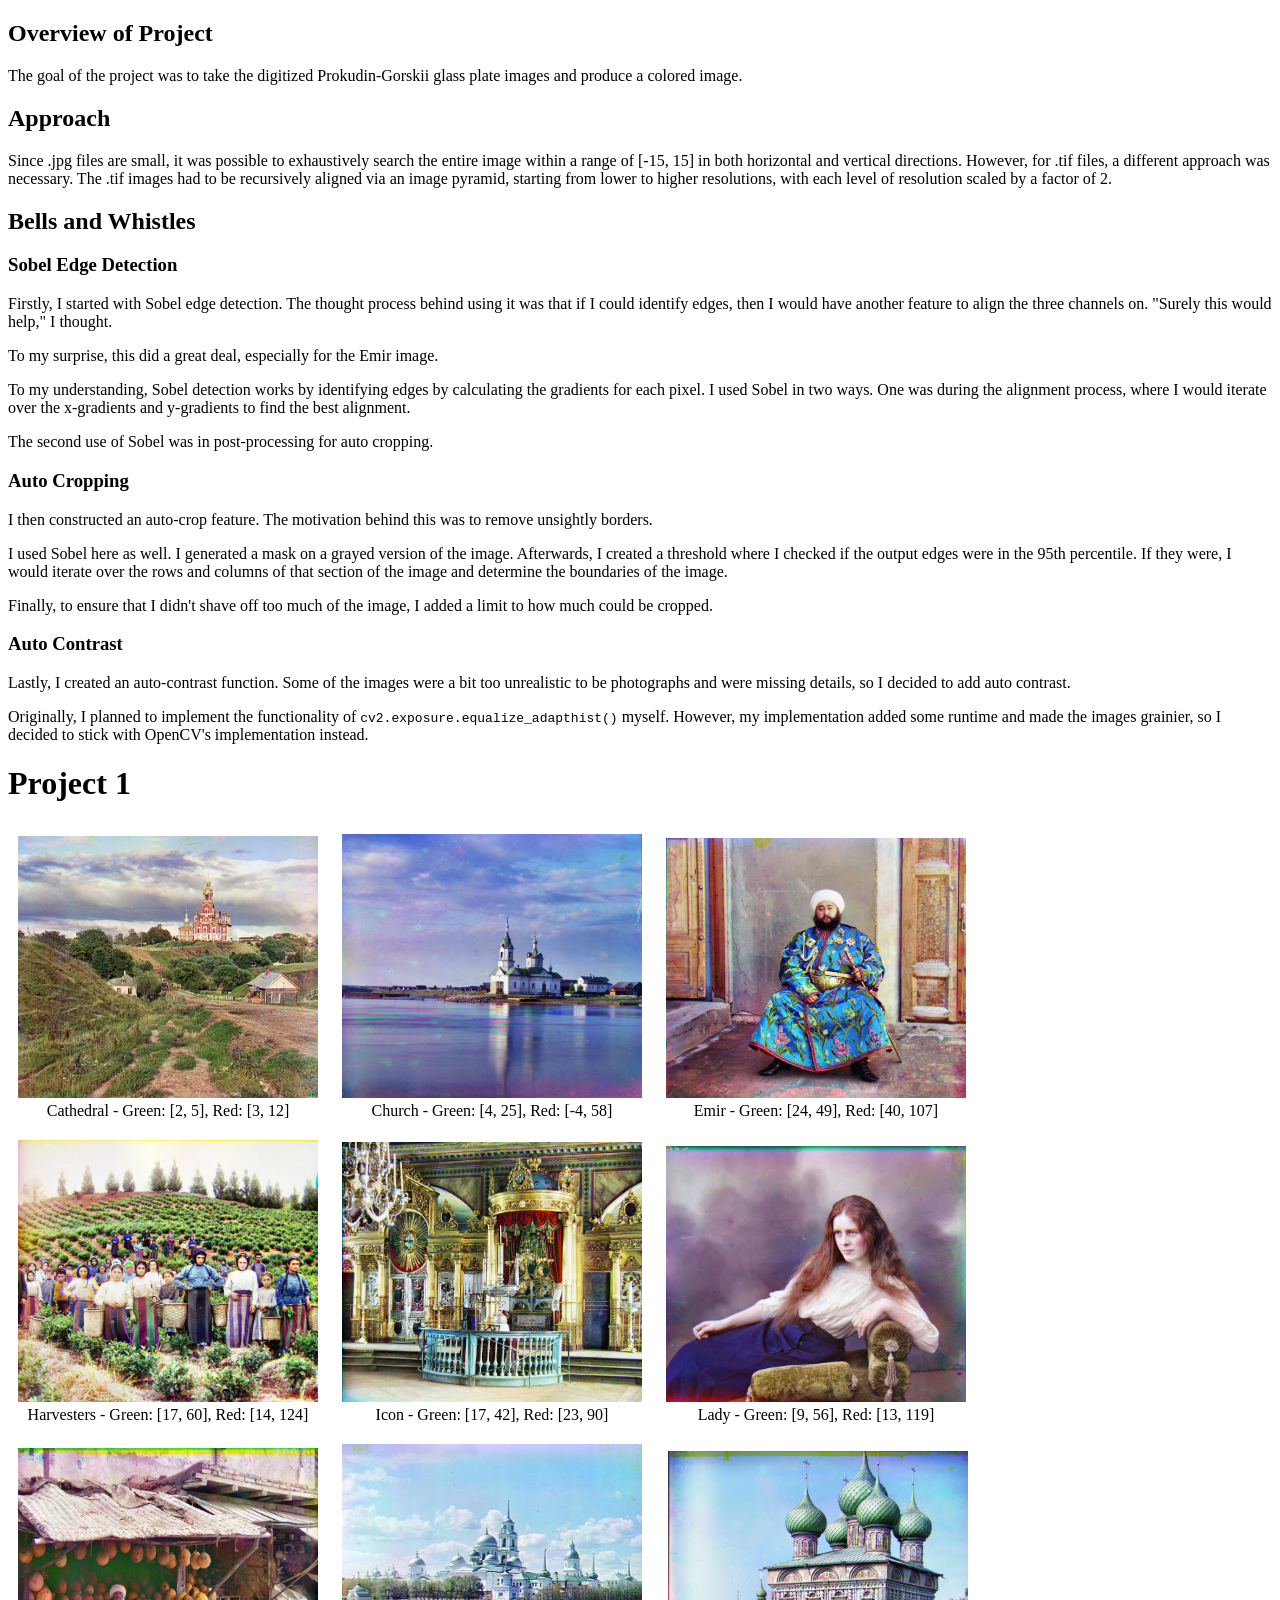
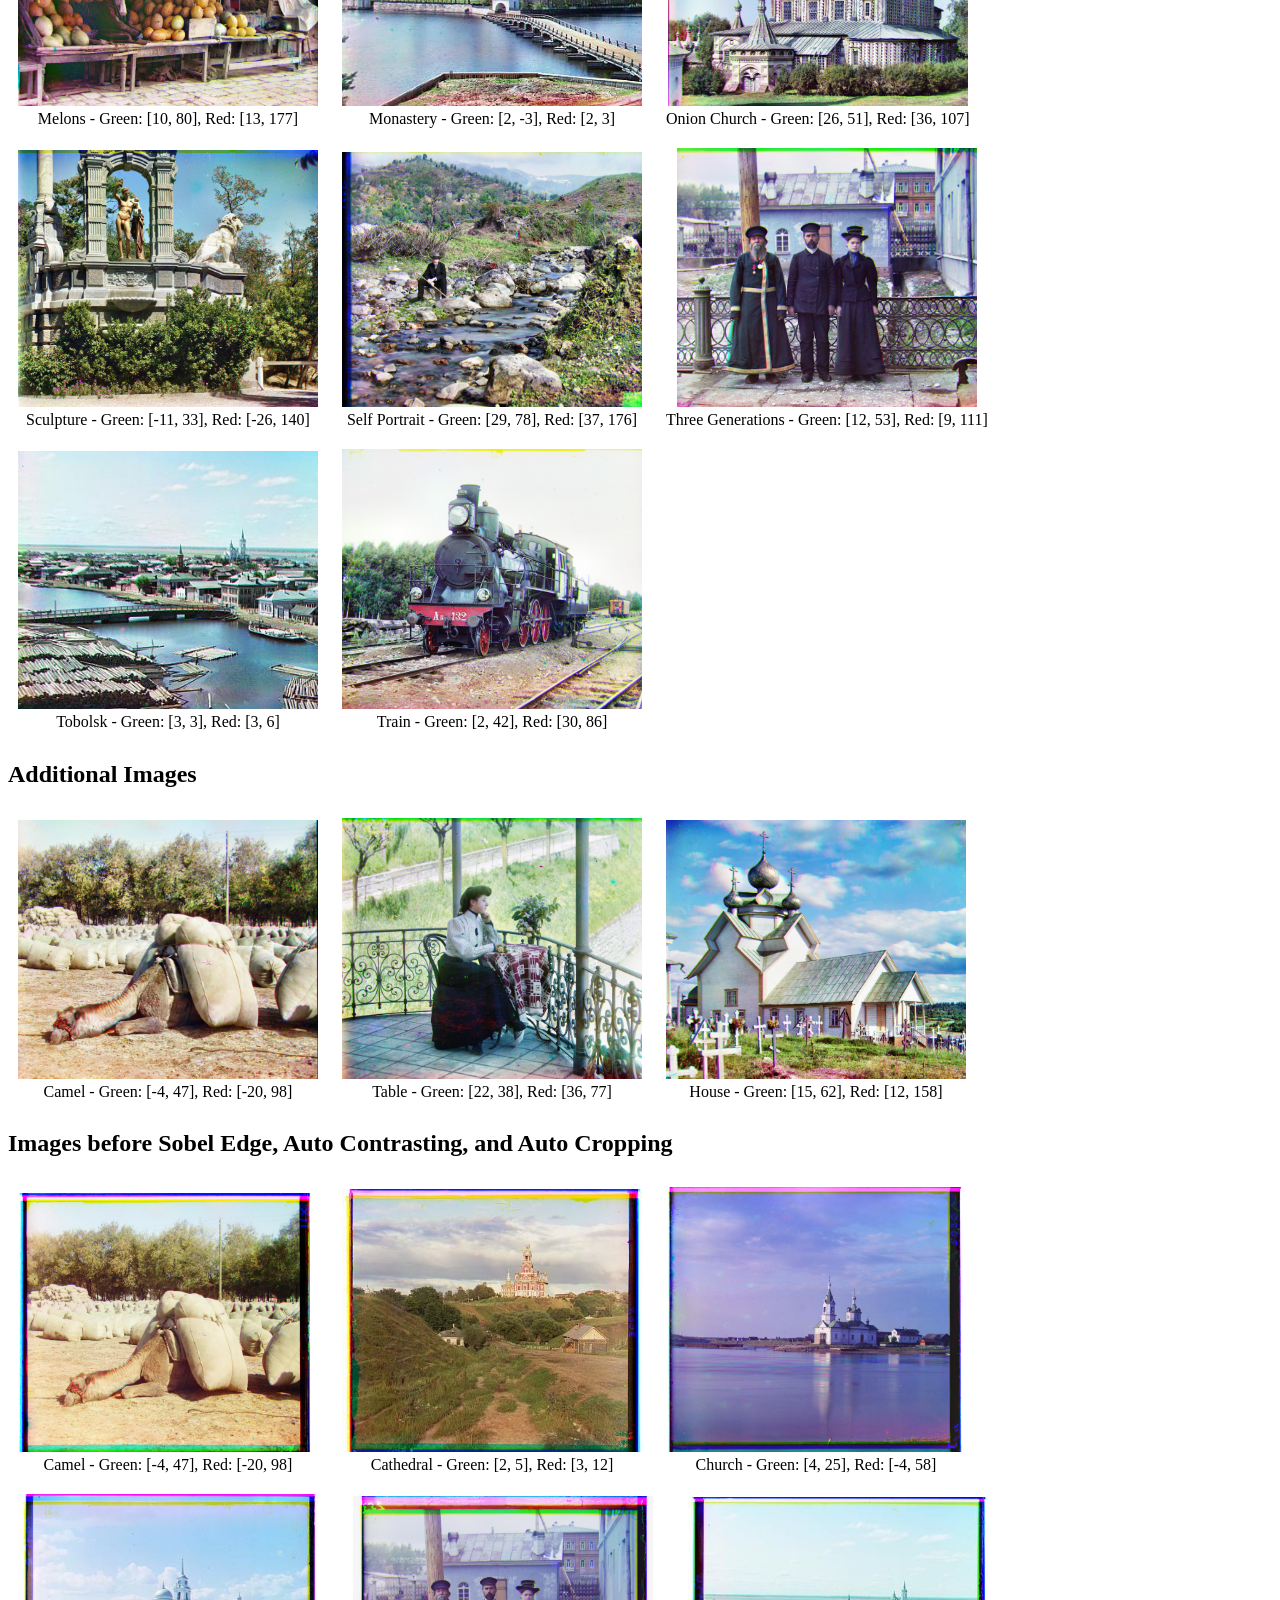
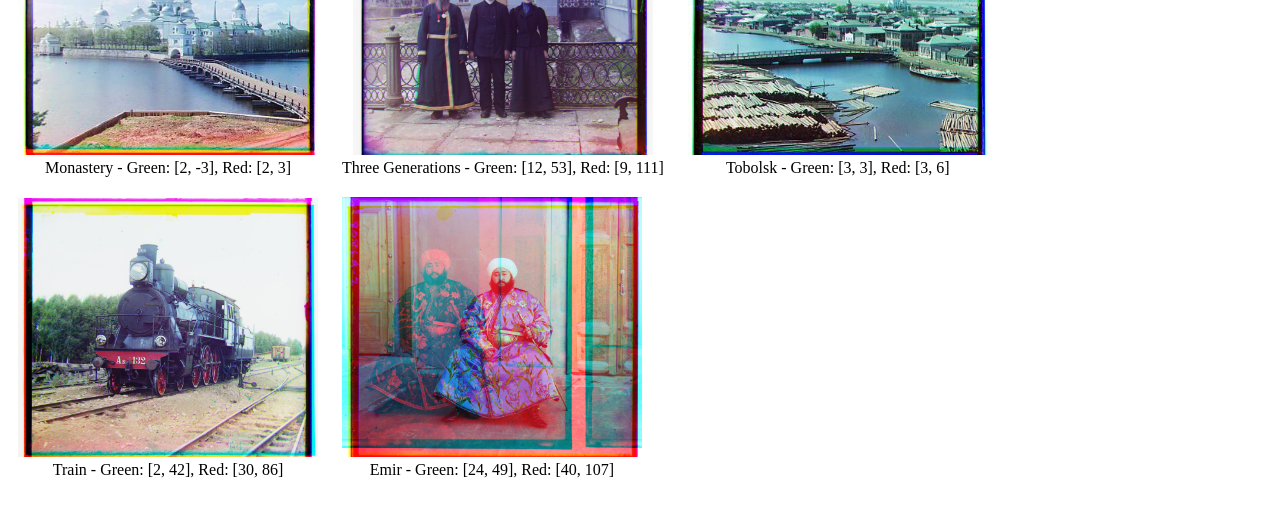
==== commit 87962d7f: "..." ====
--- a/1/index.html
+++ b/1/index.html
@@ -209,12 +209,6 @@
         </li>
         <li>
             <figure>
-                <img src="before/stone.jpg" alt="Stone" width="300">
-                <figcaption>Stone - Green: [21, 72], Red: [34, 154]</figcaption>
-            </figure>
-        </li>
-        <li>
-            <figure>
                 <img src="before/three_generations.jpg" alt="Three Generations" width="300">
                 <figcaption>Three Generations - Green: [12, 53], Red: [9, 111]</figcaption>
             </figure>
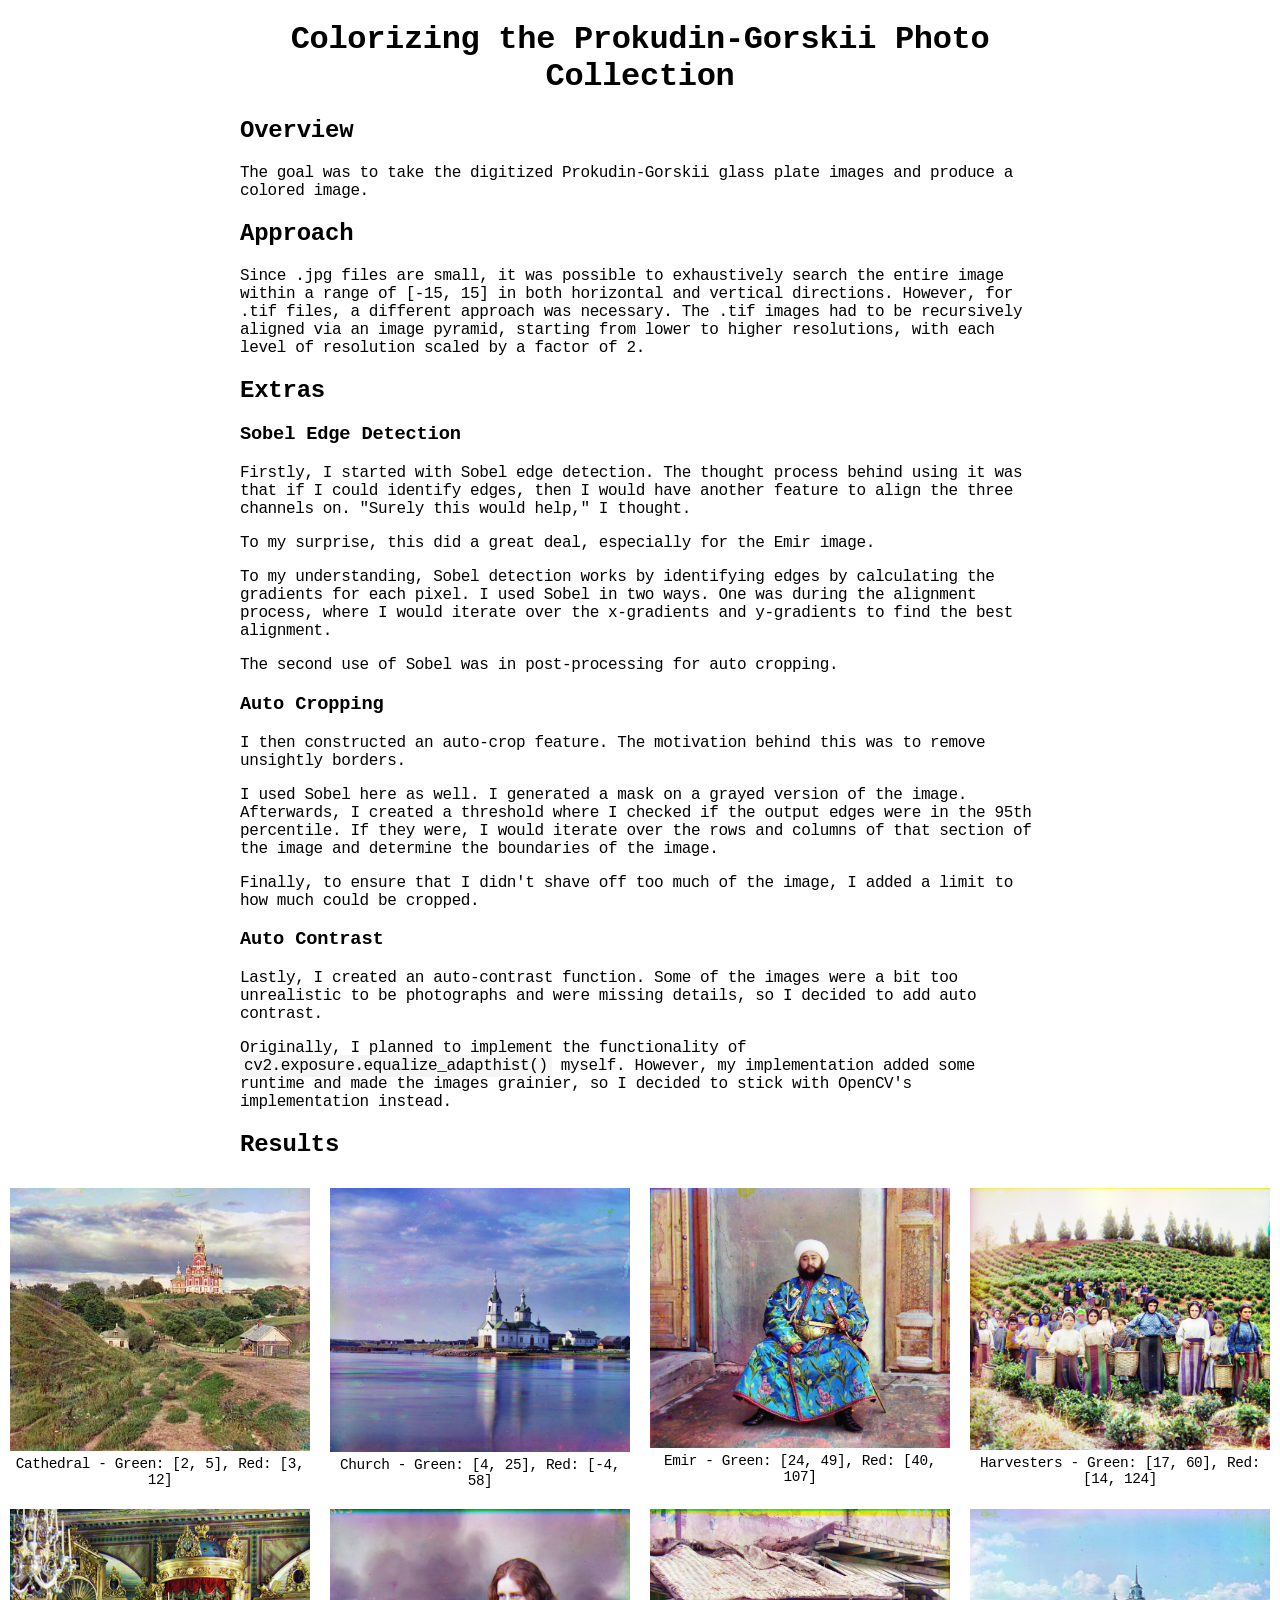
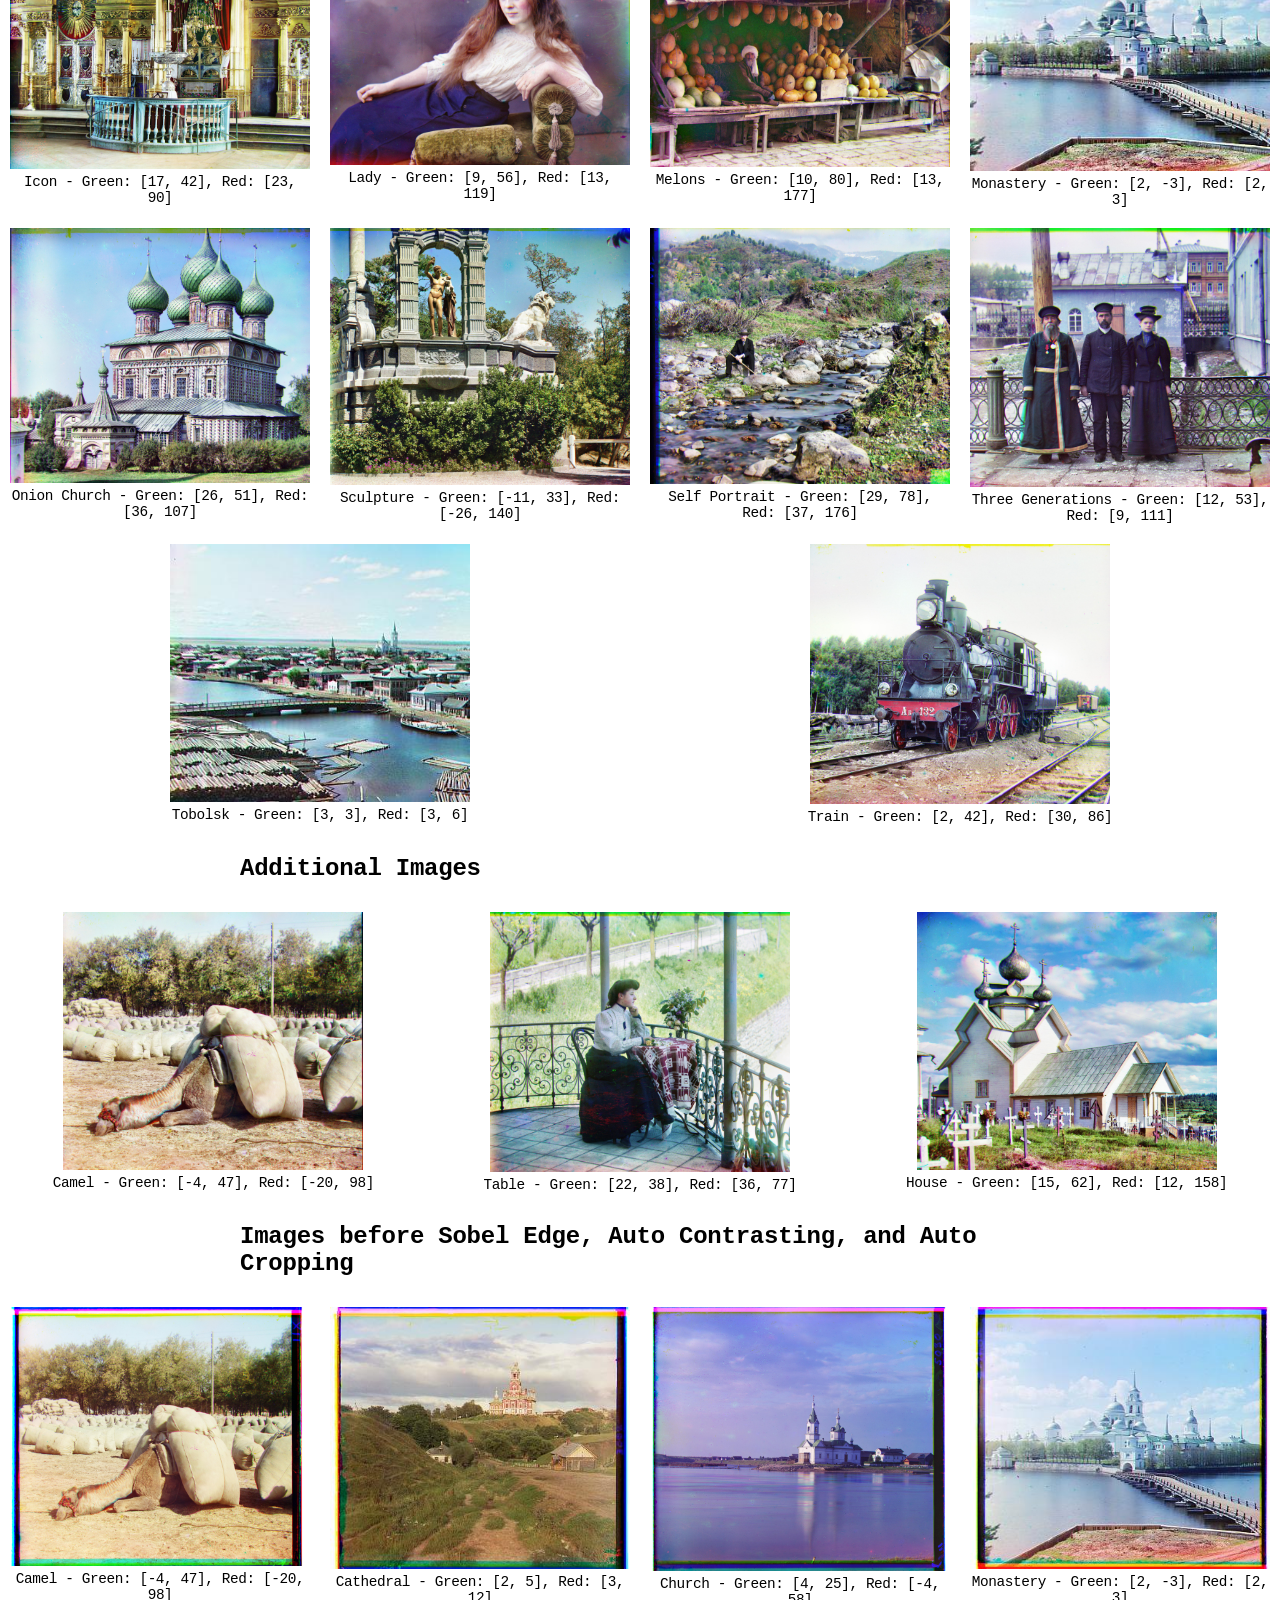
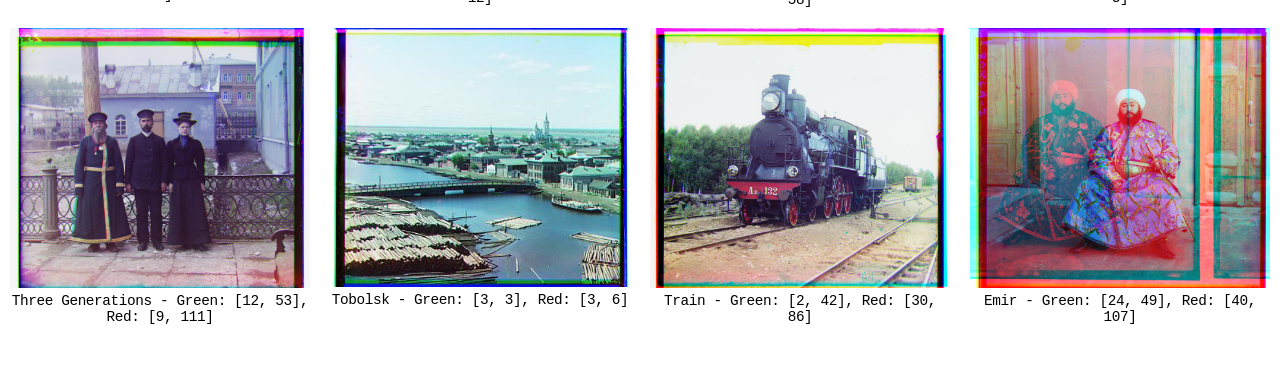
==== commit a1212e74: "updated styling." ====
--- a/1/index.html
+++ b/1/index.html
@@ -1,236 +1,363 @@
-<!DOCTYPE html>
+<!doctype html>
 <html lang="en">
-<head>
-    <meta charset="UTF-8">
-    <meta name="viewport" content="width=device-width, initial-scale=1.0">
-    <title>Project 1</title>
-
-    <h2>Overview of Project</h2>
-    <p>
-        The goal of the project was to take the digitized Prokudin-Gorskii glass plate images and produce a colored image.
-    </p>
-    
-    <h2>Approach</h2>
-    <p>
-        Since .jpg files are small, it was possible to exhaustively search the entire image within a range of [-15, 15] in both horizontal and vertical directions. 
-        However, for .tif files, a different approach was necessary. The .tif images had to be recursively aligned via an image pyramid, starting from lower to higher 
-        resolutions, with each level of resolution scaled by a factor of 2.
-    </p>
-    
-    <h2>Bells and Whistles</h2>
-    
-    <h3>Sobel Edge Detection</h3>
-    <p>
-        Firstly, I started with Sobel edge detection. The thought process behind using it was that if I could identify edges, then I would have another feature to align the three channels on. 
-        "Surely this would help," I thought.
-    </p>
-    <p>
-        To my surprise, this did a great deal, especially for the Emir image.
-    </p>
-    <p>
-        To my understanding, Sobel detection works by identifying edges by calculating the gradients for each pixel. I used Sobel in two ways. One was during the alignment process, 
-        where I would iterate over the x-gradients and y-gradients to find the best alignment.
-    </p>
-    <p>
-        The second use of Sobel was in post-processing for auto cropping.
-    </p>
-    
-    <h3>Auto Cropping</h3>
-    <p>
-        I then constructed an auto-crop feature. The motivation behind this was to remove unsightly borders.
-    </p>
-    <p>
-        I used Sobel here as well. I generated a mask on a grayed version of the image. Afterwards, I created a threshold where I checked if the output edges were in the 95th percentile. 
-        If they were, I would iterate over the rows and columns of that section of the image and determine the boundaries of the image.
-    </p>
-    <p>
-        Finally, to ensure that I didn't shave off too much of the image, I added a limit to how much could be cropped.
-    </p>
-    
-    <h3>Auto Contrast</h3>
-    <p>
-        Lastly, I created an auto-contrast function. Some of the images were a bit too unrealistic to be photographs and were missing details, so I decided to add auto contrast.
-    </p>
-    <p>
-        Originally, I planned to implement the functionality of <code>cv2.exposure.equalize_adapthist()</code> myself. However, my implementation added some runtime and made the images grainier, 
-        so I decided to stick with OpenCV's implementation instead.
-    </p>
-
-    <style>
-        ul {
-            list-style-type: none;
-            padding: 0;
-        }
-        li {
-            display: inline-block;
-            margin: 10px;
-            text-align: center;
-        }
-        figure {
-            margin: 0;
-        }
-    </style>
-</head>
-<body>
-    <h1>Project 1</h1>
-    <ul>
-        <li>
-            <figure>
-                <img src="media/cathedral.jpg" alt="Cathedral" width="300">
-                <figcaption>Cathedral - Green: [2, 5], Red: [3, 12]</figcaption>
-            </figure>
-        </li>
-        <li>
-            <figure>
-                <img src="media/church.jpg" alt="Church" width="300">
-                <figcaption>Church - Green: [4, 25], Red: [-4, 58]</figcaption>
-            </figure>
-        </li>
-        <li>
-            <figure>
-                <img src="media/emir.jpg" alt="Emir" width="300">
-                <figcaption>Emir - Green: [24, 49], Red: [40, 107]</figcaption>
-            </figure>
-        </li>
-        <li>
-            <figure>
-                <img src="media/harvesters.jpg" alt="Harvesters" width="300">
-                <figcaption>Harvesters - Green: [17, 60], Red: [14, 124]</figcaption>
-            </figure>
-        </li>
-        <li>
-            <figure>
-                <img src="media/icon.jpg" alt="Icon" width="300">
-                <figcaption>Icon - Green: [17, 42], Red: [23, 90]</figcaption>
-            </figure>
-        </li>
-        <li>
-            <figure>
-                <img src="media/lady.jpg" alt="Lady" width="300">
-                <figcaption>Lady - Green: [9, 56], Red: [13, 119]</figcaption>
-            </figure>
-        </li>
-        <li>
-            <figure>
-                <img src="media/melons.jpg" alt="Melons" width="300">
-                <figcaption>Melons - Green: [10, 80], Red: [13, 177]</figcaption>
-            </figure>
-        </li>
-        <li>
-            <figure>
-                <img src="media/monastery.jpg" alt="Monastery" width="300">
-                <figcaption>Monastery - Green: [2, -3], Red: [2, 3]</figcaption>
-            </figure>
-        </li>
-        <li>
-            <figure>
-                <img src="media/onion_church.jpg" alt="Onion Church" width="300">
-                <figcaption>Onion Church - Green: [26, 51], Red: [36, 107]</figcaption>
-            </figure>
-        </li>
-        <li>
-            <figure>
-                <img src="media/sculpture.jpg" alt="Sculpture" width="300">
-                <figcaption>Sculpture - Green: [-11, 33], Red: [-26, 140]</figcaption>
-            </figure>
-        </li>
-        <li>
-            <figure>
-                <img src="media/self_portrait.jpg" alt="Self Portrait" width="300">
-                <figcaption>Self Portrait - Green: [29, 78], Red: [37, 176]</figcaption>
-            </figure>
-        </li>
-        <li>
-            <figure>
-                <img src="media/three_generations.jpg" alt="Three Generations" width="300">
-                <figcaption>Three Generations - Green: [12, 53], Red: [9, 111]</figcaption>
-            </figure>
-        </li>
-        <li>
-            <figure>
-                <img src="media/tobolsk.jpg" alt="Tobolsk" width="300">
-                <figcaption>Tobolsk - Green: [3, 3], Red: [3, 6]</figcaption>
-            </figure>
-        </li>
-        <li>
-            <figure>
-                <img src="media/train.jpg" alt="Train" width="300">
-                <figcaption>Train - Green: [2, 42], Red: [30, 86]</figcaption>
-            </figure>
-        </li>
-    </ul>
-
-    <h2>Additional Images</h2>
-    <ul>
-        <li>
-            <figure>
-                <img src="media/camel.jpg" alt="Camel" width="300">
-                <figcaption>Camel - Green: [-4, 47], Red: [-20, 98]</figcaption>
-            </figure>
-        </li>
-        <li>
-            <figure>
-                <img src="media/table.jpg" alt="Table" width="300">
-                <figcaption>Table - Green: [22, 38], Red: [36, 77]</figcaption>
-            </figure>
-        </li>
-        <li>
-            <figure>
-                <img src="media/house.jpg" alt="House" width="300">
-                <figcaption>House - Green: [15, 62], Red: [12, 158]</figcaption>
-            </figure>
-        </li>
-    </ul>
-    <h2>Images before Sobel Edge, Auto Contrasting, and Auto Cropping</h2>
-    <ul>
-        <li>
-            <figure>
-                <img src="before/camel.jpg" alt="Camel" width="300">
-                <figcaption>Camel - Green: [-4, 47], Red: [-20, 98]</figcaption>
-            </figure>
-        </li>
-        <li>
-            <figure>
-                <img src="before/cathedral.jpg" alt="Cathedral" width="300">
-                <figcaption>Cathedral - Green: [2, 5], Red: [3, 12]</figcaption>
-            </figure>
-        </li>
-        <li>
-            <figure>
-                <img src="before/church.jpg" alt="Church" width="300">
-                <figcaption>Church - Green: [4, 25], Red: [-4, 58]</figcaption>
-            </figure>
-        </li>
-        <li>
-            <figure>
-                <img src="before/monastery.jpg" alt="Monastery" width="300">
-                <figcaption>Monastery - Green: [2, -3], Red: [2, 3]</figcaption>
-            </figure>
-        </li>
-        <li>
-            <figure>
-                <img src="before/three_generations.jpg" alt="Three Generations" width="300">
-                <figcaption>Three Generations - Green: [12, 53], Red: [9, 111]</figcaption>
-            </figure>
-        </li>
-        <li>
-            <figure>
-                <img src="before/tobolsk.jpg" alt="Tobolsk" width="300">
-                <figcaption>Tobolsk - Green: [3, 3], Red: [3, 6]</figcaption>
-            </figure>
-        </li>
-        <li>
-            <figure>
-                <img src="before/train.jpg" alt="Train" width="300">
-                <figcaption>Train - Green: [2, 42], Red: [30, 86]</figcaption>
-            </figure>
-        </li>
-        <li>
-            <figure>
-                <img src="before/emir.jpg" alt="Emir" width="300">
-                <figcaption>Emir - Green: [24, 49], Red: [40, 107]</figcaption>
-            </figure>
-        </li>
-    </ul>
-</body>
+    <head>
+        <meta charset="UTF-8" />
+        <meta name="viewport" content="width=device-width, initial-scale=1.0" />
+        <title>Colorizing the Prokudin-Gorskii Photo Collection</title>
+        <style>
+            @font-face {
+                font-family: "Alliance No.2";
+                src: url("fonts/AllianceNo2-Regular.otf") format("opentype");
+                font-weight: normal;
+                font-style: normal;
+            }
+            @font-face {
+                font-family: "Alliance No.2";
+                src: url("fonts/AllianceNo2-Bold.otf") format("opentype");
+                font-weight: bold;
+                font-style: normal;
+            }
+            body {
+                font-family: "Alliance No.2", Consolas, monospace;
+                margin: 20px;
+                letter-spacing: -0.025em;
+                font-weight: normal;
+                max-width: 800px;
+                margin-left: auto;
+                margin-right: auto;
+                text-align: left;
+            }
+            h1 {
+                text-align: center;
+                letter-spacing: -0.01em;
+            }
+            h2 {
+                letter-spacing: -0.01em;
+            }
+            h3 {
+                letter-spacing: -0.01em;
+            }
+            ul {
+                list-style-type: none;
+                padding: 0;
+                display: flex;
+                flex-wrap: wrap;
+                justify-content: center;
+                position: relative;
+                width: 100vw;
+                left: 50%;
+                margin-left: -50vw;
+                margin-right: -50vw;
+            }
+            li {
+                display: flex;
+                flex-direction: column;
+                align-items: center;
+                margin: 10px;
+                flex: 1 1 300px;
+            }
+            figure {
+                margin: 0;
+                display: flex;
+                flex-direction: column;
+                align-items: center;
+                width: 100%;
+            }
+            img {
+                width: 300px;
+                height: auto;
+                object-fit: contain;
+            }
+            figcaption {
+                margin-top: 5px;
+                font-size: 0.9em;
+                text-align: center;
+            }
+            code {
+                font-family: Consolas, monospace;
+                background-color: #f5f5f5;
+                padding: 2px 4px;
+                border-radius: 3px;
+            }
+        </style>
+    </head>
+    <body>
+        <h1>Colorizing the Prokudin-Gorskii Photo Collection</h1>
+        <h2>Overview</h2>
+        <p>
+            The goal was to take the digitized Prokudin-Gorskii glass plate
+            images and produce a colored image.
+        </p>
+        <h2>Approach</h2>
+        <p>
+            Since .jpg files are small, it was possible to exhaustively search
+            the entire image within a range of [-15, 15] in both horizontal and
+            vertical directions. However, for .tif files, a different approach
+            was necessary. The .tif images had to be recursively aligned via an
+            image pyramid, starting from lower to higher resolutions, with each
+            level of resolution scaled by a factor of 2.
+        </p>
+        <h2>Extras</h2>
+        <h3>Sobel Edge Detection</h3>
+        <p>
+            Firstly, I started with Sobel edge detection. The thought process
+            behind using it was that if I could identify edges, then I would
+            have another feature to align the three channels on. "Surely this
+            would help," I thought.
+        </p>
+        <p>
+            To my surprise, this did a great deal, especially for the Emir
+            image.
+        </p>
+        <p>
+            To my understanding, Sobel detection works by identifying edges by
+            calculating the gradients for each pixel. I used Sobel in two ways.
+            One was during the alignment process, where I would iterate over the
+            x-gradients and y-gradients to find the best alignment.
+        </p>
+        <p>The second use of Sobel was in post-processing for auto cropping.</p>
+        <h3>Auto Cropping</h3>
+        <p>
+            I then constructed an auto-crop feature. The motivation behind this
+            was to remove unsightly borders.
+        </p>
+        <p>
+            I used Sobel here as well. I generated a mask on a grayed version of
+            the image. Afterwards, I created a threshold where I checked if the
+            output edges were in the 95th percentile. If they were, I would
+            iterate over the rows and columns of that section of the image and
+            determine the boundaries of the image.
+        </p>
+        <p>
+            Finally, to ensure that I didn't shave off too much of the image, I
+            added a limit to how much could be cropped.
+        </p>
+        <h3>Auto Contrast</h3>
+        <p>
+            Lastly, I created an auto-contrast function. Some of the images were
+            a bit too unrealistic to be photographs and were missing details, so
+            I decided to add auto contrast.
+        </p>
+        <p>
+            Originally, I planned to implement the functionality of
+            <code>cv2.exposure.equalize_adapthist()</code> myself. However, my
+            implementation added some runtime and made the images grainier, so I
+            decided to stick with OpenCV's implementation instead.
+        </p>
+        <h2>Results</h2>
+        <ul>
+            <li>
+                <figure>
+                    <img src="media/cathedral.jpg" alt="Cathedral" />
+                    <figcaption>
+                        Cathedral - Green: [2, 5], Red: [3, 12]
+                    </figcaption>
+                </figure>
+            </li>
+            <li>
+                <figure>
+                    <img src="media/church.jpg" alt="Church" />
+                    <figcaption>
+                        Church - Green: [4, 25], Red: [-4, 58]
+                    </figcaption>
+                </figure>
+            </li>
+            <li>
+                <figure>
+                    <img src="media/emir.jpg" alt="Emir" />
+                    <figcaption>
+                        Emir - Green: [24, 49], Red: [40, 107]
+                    </figcaption>
+                </figure>
+            </li>
+            <li>
+                <figure>
+                    <img src="media/harvesters.jpg" alt="Harvesters" />
+                    <figcaption>
+                        Harvesters - Green: [17, 60], Red: [14, 124]
+                    </figcaption>
+                </figure>
+            </li>
+            <li>
+                <figure>
+                    <img src="media/icon.jpg" alt="Icon" />
+                    <figcaption>
+                        Icon - Green: [17, 42], Red: [23, 90]
+                    </figcaption>
+                </figure>
+            </li>
+            <li>
+                <figure>
+                    <img src="media/lady.jpg" alt="Lady" />
+                    <figcaption>
+                        Lady - Green: [9, 56], Red: [13, 119]
+                    </figcaption>
+                </figure>
+            </li>
+            <li>
+                <figure>
+                    <img src="media/melons.jpg" alt="Melons" />
+                    <figcaption>
+                        Melons - Green: [10, 80], Red: [13, 177]
+                    </figcaption>
+                </figure>
+            </li>
+            <li>
+                <figure>
+                    <img src="media/monastery.jpg" alt="Monastery" />
+                    <figcaption>
+                        Monastery - Green: [2, -3], Red: [2, 3]
+                    </figcaption>
+                </figure>
+            </li>
+            <li>
+                <figure>
+                    <img src="media/onion_church.jpg" alt="Onion Church" />
+                    <figcaption>
+                        Onion Church - Green: [26, 51], Red: [36, 107]
+                    </figcaption>
+                </figure>
+            </li>
+            <li>
+                <figure>
+                    <img src="media/sculpture.jpg" alt="Sculpture" />
+                    <figcaption>
+                        Sculpture - Green: [-11, 33], Red: [-26, 140]
+                    </figcaption>
+                </figure>
+            </li>
+            <li>
+                <figure>
+                    <img src="media/self_portrait.jpg" alt="Self Portrait" />
+                    <figcaption>
+                        Self Portrait - Green: [29, 78], Red: [37, 176]
+                    </figcaption>
+                </figure>
+            </li>
+            <li>
+                <figure>
+                    <img
+                        src="media/three_generations.jpg"
+                        alt="Three Generations"
+                    />
+                    <figcaption>
+                        Three Generations - Green: [12, 53], Red: [9, 111]
+                    </figcaption>
+                </figure>
+            </li>
+            <li>
+                <figure>
+                    <img src="media/tobolsk.jpg" alt="Tobolsk" />
+                    <figcaption>
+                        Tobolsk - Green: [3, 3], Red: [3, 6]
+                    </figcaption>
+                </figure>
+            </li>
+            <li>
+                <figure>
+                    <img src="media/train.jpg" alt="Train" />
+                    <figcaption>
+                        Train - Green: [2, 42], Red: [30, 86]
+                    </figcaption>
+                </figure>
+            </li>
+        </ul>
+        <h2>Additional Images</h2>
+        <ul>
+            <li>
+                <figure>
+                    <img src="media/camel.jpg" alt="Camel" />
+                    <figcaption>
+                        Camel - Green: [-4, 47], Red: [-20, 98]
+                    </figcaption>
+                </figure>
+            </li>
+            <li>
+                <figure>
+                    <img src="media/table.jpg" alt="Table" />
+                    <figcaption>
+                        Table - Green: [22, 38], Red: [36, 77]
+                    </figcaption>
+                </figure>
+            </li>
+            <li>
+                <figure>
+                    <img src="media/house.jpg" alt="House" />
+                    <figcaption>
+                        House - Green: [15, 62], Red: [12, 158]
+                    </figcaption>
+                </figure>
+            </li>
+        </ul>
+        <h2>Images before Sobel Edge, Auto Contrasting, and Auto Cropping</h2>
+        <ul>
+            <li>
+                <figure>
+                    <img src="before/camel.jpg" alt="Camel" />
+                    <figcaption>
+                        Camel - Green: [-4, 47], Red: [-20, 98]
+                    </figcaption>
+                </figure>
+            </li>
+            <li>
+                <figure>
+                    <img src="before/cathedral.jpg" alt="Cathedral" />
+                    <figcaption>
+                        Cathedral - Green: [2, 5], Red: [3, 12]
+                    </figcaption>
+                </figure>
+            </li>
+            <li>
+                <figure>
+                    <img src="before/church.jpg" alt="Church" />
+                    <figcaption>
+                        Church - Green: [4, 25], Red: [-4, 58]
+                    </figcaption>
+                </figure>
+            </li>
+            <li>
+                <figure>
+                    <img src="before/monastery.jpg" alt="Monastery" />
+                    <figcaption>
+                        Monastery - Green: [2, -3], Red: [2, 3]
+                    </figcaption>
+                </figure>
+            </li>
+            <li>
+                <figure>
+                    <img
+                        src="before/three_generations.jpg"
+                        alt="Three Generations"
+                    />
+                    <figcaption>
+                        Three Generations - Green: [12, 53], Red: [9, 111]
+                    </figcaption>
+                </figure>
+            </li>
+            <li>
+                <figure>
+                    <img src="before/tobolsk.jpg" alt="Tobolsk" />
+                    <figcaption>
+                        Tobolsk - Green: [3, 3], Red: [3, 6]
+                    </figcaption>
+                </figure>
+            </li>
+            <li>
+                <figure>
+                    <img src="before/train.jpg" alt="Train" />
+                    <figcaption>
+                        Train - Green: [2, 42], Red: [30, 86]
+                    </figcaption>
+                </figure>
+            </li>
+            <li>
+                <figure>
+                    <img src="before/emir.jpg" alt="Emir" />
+                    <figcaption>
+                        Emir - Green: [24, 49], Red: [40, 107]
+                    </figcaption>
+                </figure>
+            </li>
+        </ul>
+    </body>
 </html>
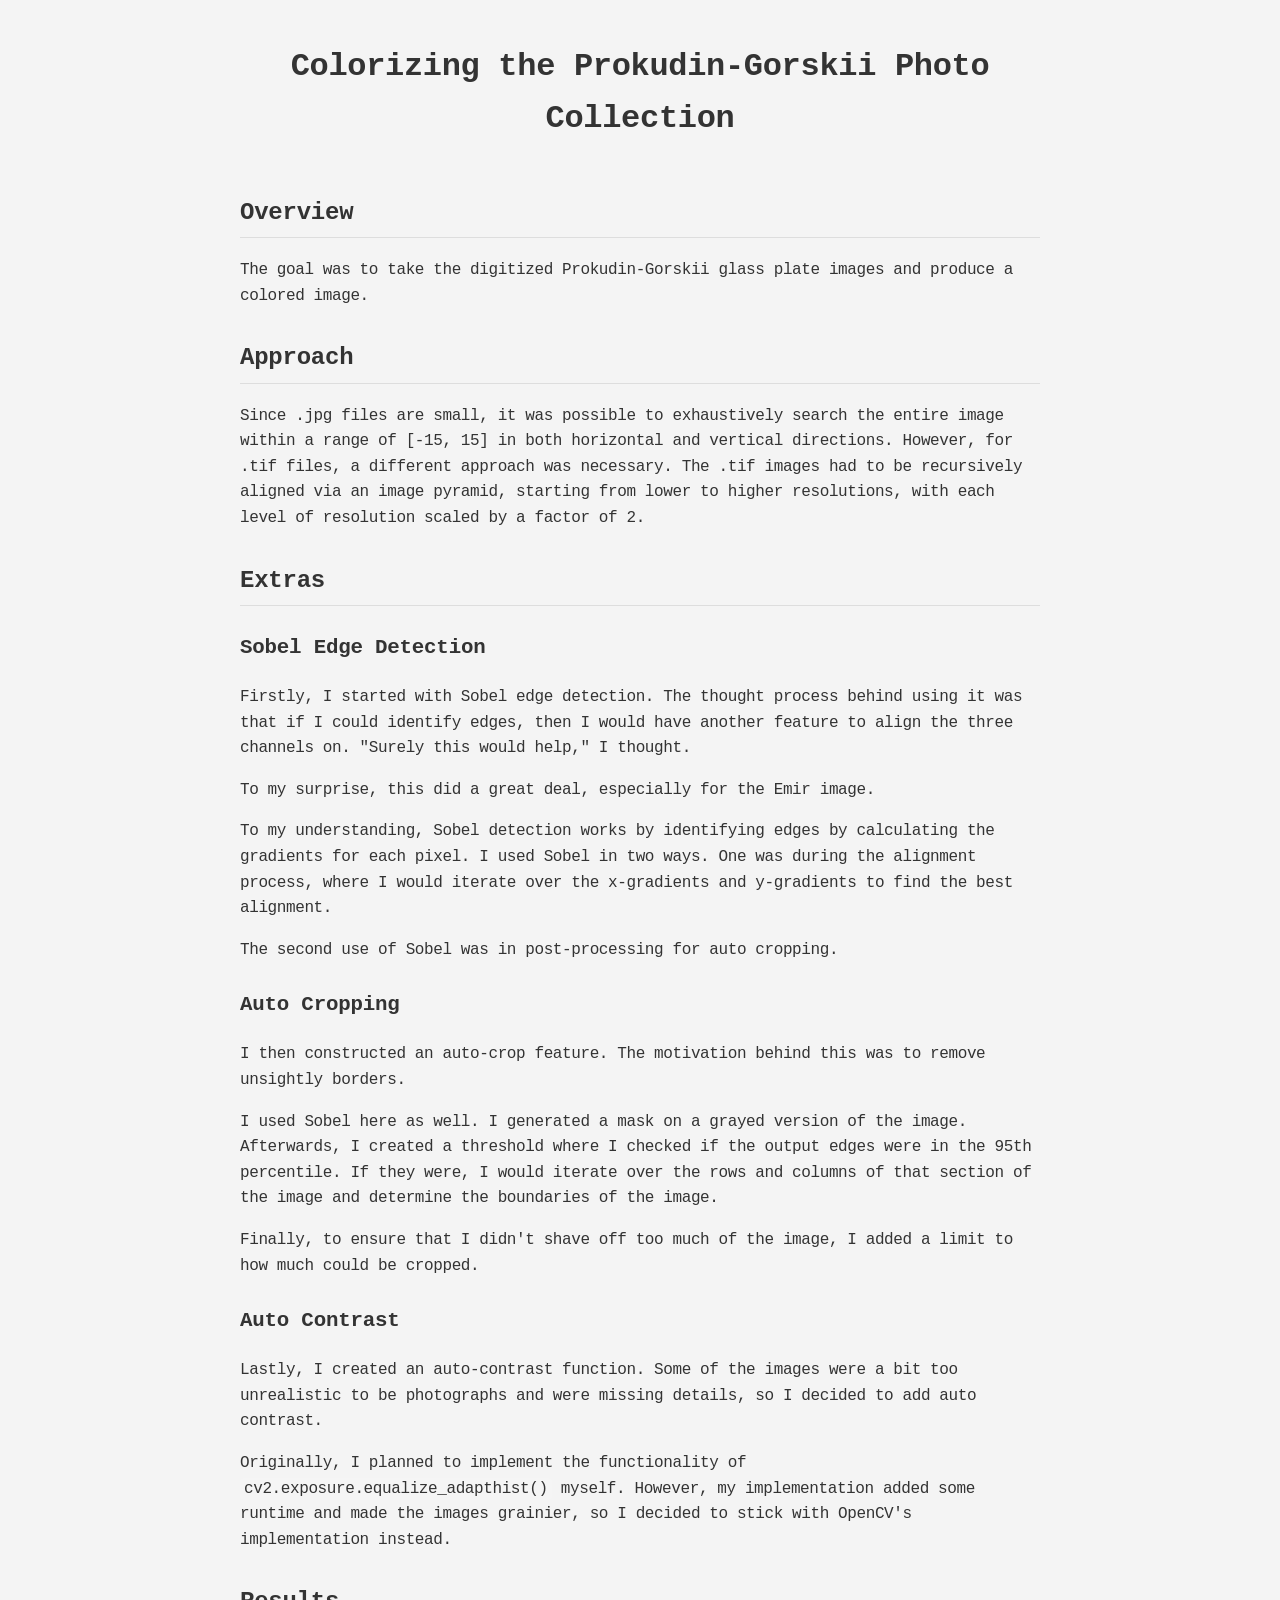
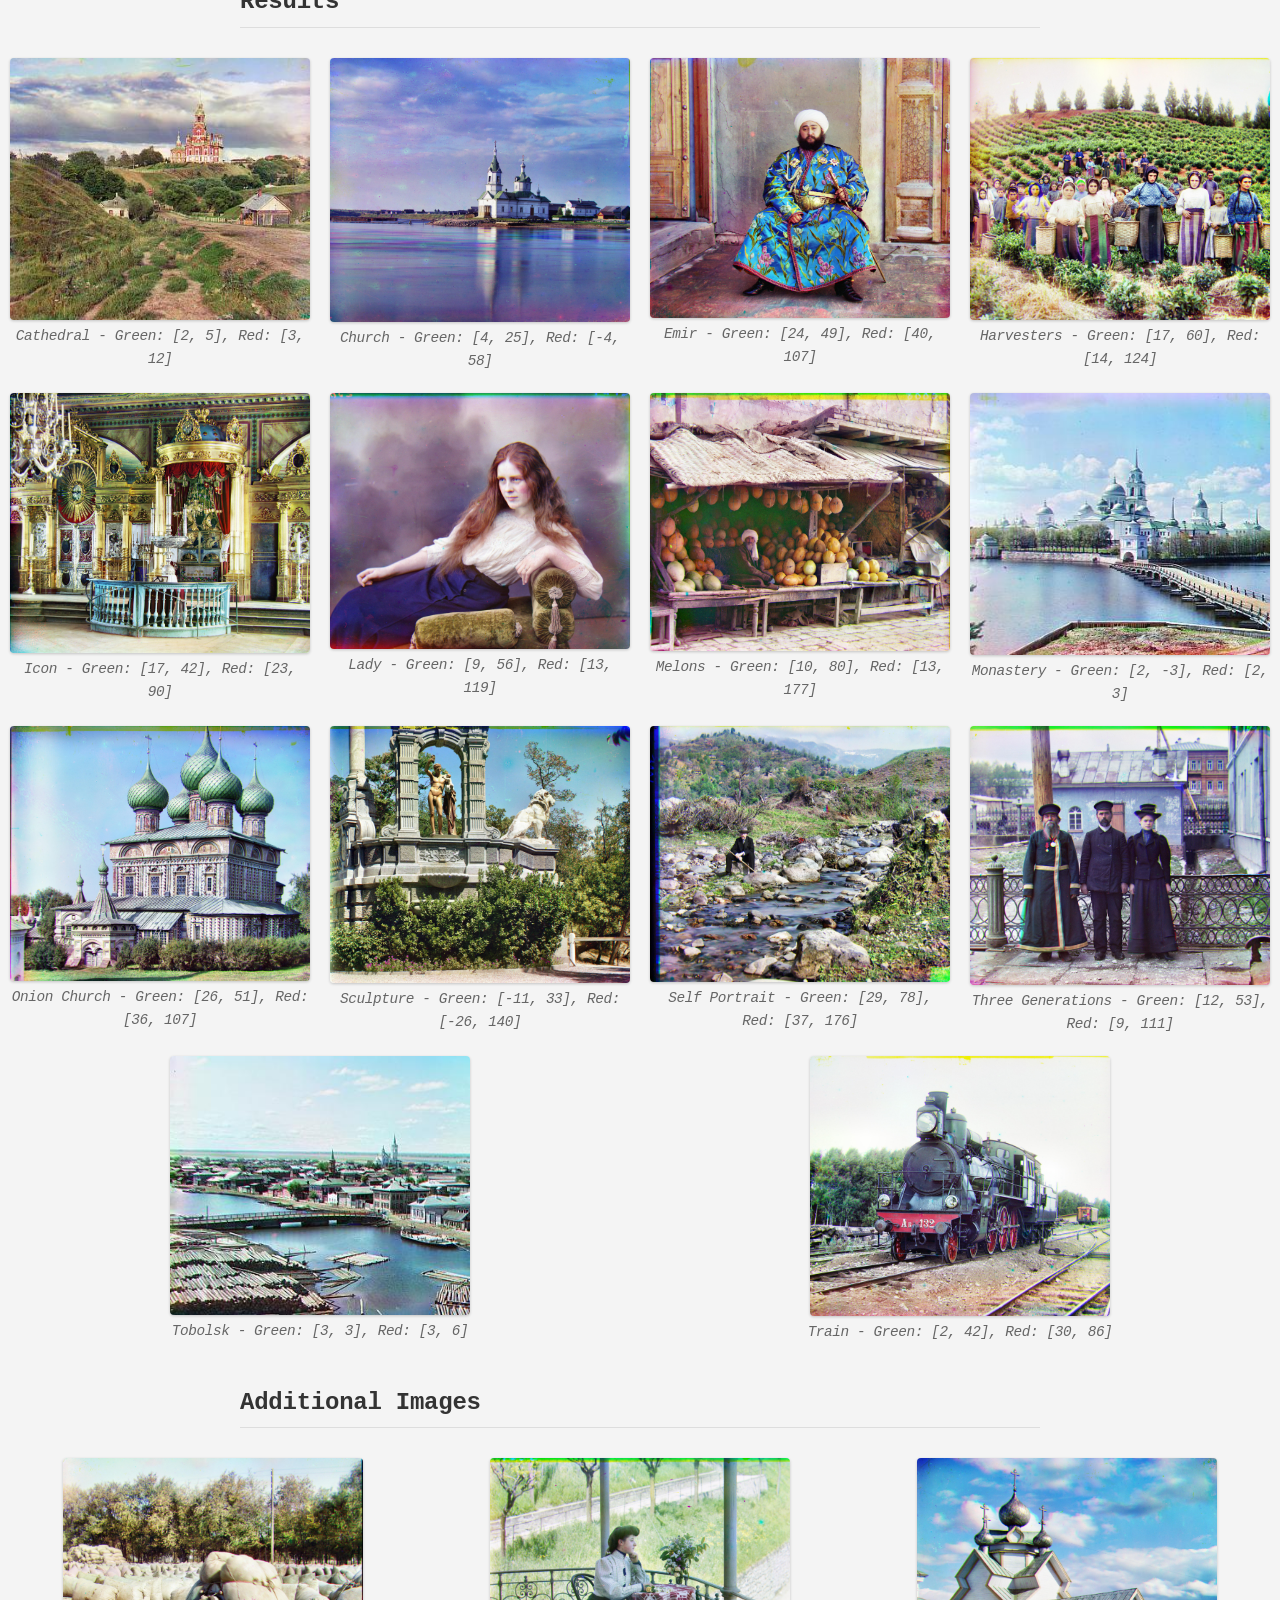
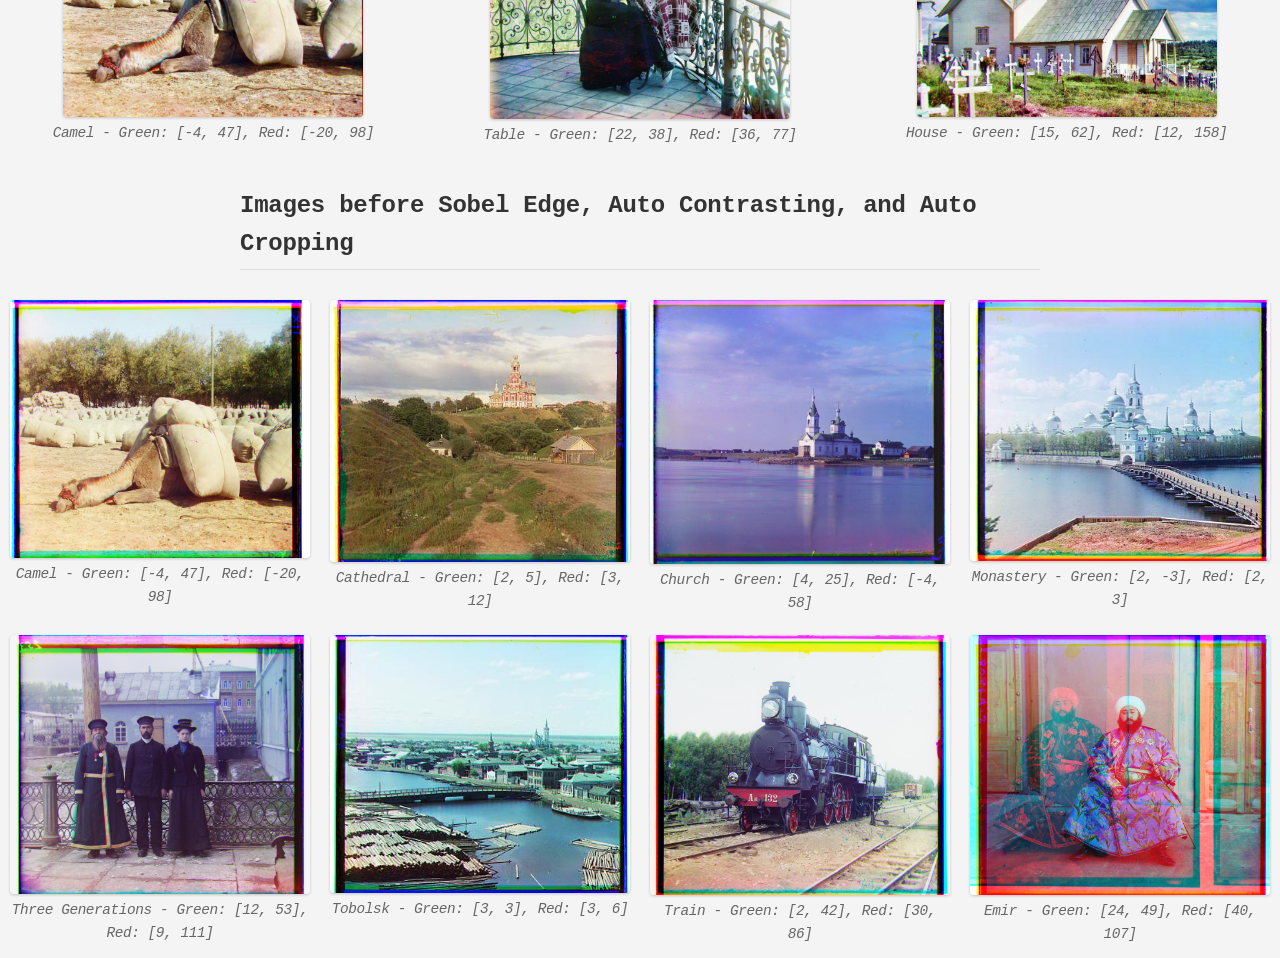
==== commit dabc1cfc: "created styles sheet" ====
--- a/1/index.html
+++ b/1/index.html
@@ -4,84 +4,9 @@
         <meta charset="UTF-8" />
         <meta name="viewport" content="width=device-width, initial-scale=1.0" />
         <title>Colorizing the Prokudin-Gorskii Photo Collection</title>
-        <style>
-            @font-face {
-                font-family: "Alliance No.2";
-                src: url("fonts/AllianceNo2-Regular.otf") format("opentype");
-                font-weight: normal;
-                font-style: normal;
-            }
-            @font-face {
-                font-family: "Alliance No.2";
-                src: url("fonts/AllianceNo2-Bold.otf") format("opentype");
-                font-weight: bold;
-                font-style: normal;
-            }
-            body {
-                font-family: "Alliance No.2", Consolas, monospace;
-                margin: 20px;
-                letter-spacing: -0.025em;
-                font-weight: normal;
-                max-width: 800px;
-                margin-left: auto;
-                margin-right: auto;
-                text-align: left;
-            }
-            h1 {
-                text-align: center;
-                letter-spacing: -0.01em;
-            }
-            h2 {
-                letter-spacing: -0.01em;
-            }
-            h3 {
-                letter-spacing: -0.01em;
-            }
-            ul {
-                list-style-type: none;
-                padding: 0;
-                display: flex;
-                flex-wrap: wrap;
-                justify-content: center;
-                position: relative;
-                width: 100vw;
-                left: 50%;
-                margin-left: -50vw;
-                margin-right: -50vw;
-            }
-            li {
-                display: flex;
-                flex-direction: column;
-                align-items: center;
-                margin: 10px;
-                flex: 1 1 300px;
-            }
-            figure {
-                margin: 0;
-                display: flex;
-                flex-direction: column;
-                align-items: center;
-                width: 100%;
-            }
-            img {
-                width: 300px;
-                height: auto;
-                object-fit: contain;
-            }
-            figcaption {
-                margin-top: 5px;
-                font-size: 0.9em;
-                text-align: center;
-            }
-            code {
-                font-family: Consolas, monospace;
-                background-color: #f5f5f5;
-                padding: 2px 4px;
-                border-radius: 3px;
-            }
-        </style>
+        <link rel="stylesheet" href="../styles.css" />
     </head>
-    <body>
+    <body class="page-1">
         <h1>Colorizing the Prokudin-Gorskii Photo Collection</h1>
         <h2>Overview</h2>
         <p>
--- a/styles.css
+++ b/styles.css
@@ -0,0 +1,313 @@
+ /* Global font faces (fallbacks used if font files are missing) */
+ @font-face {
+   font-family: "Alliance No.2";
+   src: url("fonts/AllianceNo2-Regular.otf") format("opentype");
+   font-weight: normal;
+   font-style: normal;
+ }
+ 
+ @font-face {
+   font-family: "Alliance No.2";
+   src: url("fonts/AllianceNo2-Bold.otf") format("opentype");
+   font-weight: bold;
+   font-style: normal;
+ }
+ 
+ /* Base layout and typography */
+ html, body {
+   height: 100%;
+ }
+ 
+ body {
+   font-family: "Alliance No.2", Consolas, monospace;
+   margin: 20px;
+   letter-spacing: -0.025em;
+   font-weight: normal;
+   max-width: 800px;
+   margin-left: auto;
+   margin-right: auto;
+   text-align: left;
+   background-color: #f4f4f4;
+   color: #333333;
+   line-height: 1.6;
+   position: relative;
+   overflow-x: hidden;
+ }
+ 
+ /* Optional page-level helpers */
+ body.light { background-color: #fff; }
+ 
+ /* Link themes */
+ body a {
+   color: #4a90e2;
+   text-decoration: none;
+ }
+ body a:hover { text-decoration: underline; }
+ body a:visited { color: #4a90e2; }
+ 
+ /* Tan link theme for select pages (5/, Final/, Gamescrafters/) */
+ body.theme-tan a { color: #D4A574; }
+ body.theme-tan a:hover { color: #C19A6B; text-decoration: underline; }
+ body.theme-tan a:visited { color: #D4A574; }
+ 
+ /* Headings */
+ h1, h2, h3, h4 {
+   letter-spacing: -0.01em;
+   color: #333333;
+ }
+ 
+ h1 {
+   text-align: center;
+   padding: 20px 0;
+   font-size: 2em;
+ }
+ 
+ h2 {
+   font-size: 1.5em;
+   margin-top: 30px;
+   padding-bottom: 5px;
+   border-bottom: 1px solid #ddd;
+ }
+ 
+ h3 { font-size: 1.3em; margin-top: 25px; }
+ h4 { font-size: 1.1em; margin-top: 20px; }
+ 
+ /* Media */
+ img {
+   max-width: 100%;
+   height: auto;
+   border-radius: 4px;
+   box-shadow: 0 1px 3px rgba(0, 0, 0, 0.2);
+ }
+ 
+ img[src$=".gif"] {
+   display: block;
+   margin: 20px auto;
+   border: 1px solid #ddd;
+   padding: 5px;
+   background: #fff;
+   border-radius: 6px;
+ }
+ 
+ figure { margin: 20px 0; text-align: center; }
+ figcaption { font-style: italic; color: #666; margin-top: 8px; font-size: 0.9em; }
+ 
+ /* Code */
+ code {
+   font-family: Consolas, 'Courier New', Courier, monospace;
+   background-color: #f5f5f5;
+   padding: 2px 4px;
+   border-radius: 3px;
+ }
+ 
+ pre {
+   background: #e8e8e8;
+   padding: 15px;
+   border-radius: 4px;
+   overflow-x: auto;
+   font-size: 0.95em;
+   box-shadow: 0 1px 3px rgba(0,0,0,0.1);
+   color: #333;
+   font-family: 'Courier New', Courier, monospace;
+ }
+ 
+ /* Common layout helpers */
+ .image-row {
+   display: flex;
+   justify-content: space-around;
+   align-items: center;
+   flex-wrap: wrap;
+   gap: 20px;
+   margin-bottom: 30px;
+ }
+ 
+ .long-image { width: 100%; height: auto; display: block; margin: 0 auto; }
+ .center-container { text-align: center; }
+ .gif-container { text-align: center; }
+ 
+ /* Full-bleed galleries (generic classes) */
+ ul.gallery {
+   list-style-type: none;
+   padding: 0;
+   display: flex;
+   flex-wrap: wrap;
+   justify-content: center;
+ }
+ 
+ ul.full-bleed {
+   position: relative;
+   width: 100vw;
+   left: 50%;
+   margin-left: -50vw;
+   margin-right: -50vw;
+ }
+ 
+ .gallery > li {
+   display: flex;
+   flex-direction: column;
+   align-items: center;
+   margin: 10px;
+   flex: 1 1 300px;
+ }
+ 
+ .gallery figure { margin: 0; display: flex; flex-direction: column; align-items: center; width: 100%; }
+ .gallery img { width: 300px; height: auto; object-fit: contain; }
+ .gallery figcaption { margin-top: 5px; font-size: 0.9em; text-align: center; }
+ 
+ /* Tables (generic) */
+ table { border-collapse: collapse; margin: 20px 0; width: 100%; background: white; border-radius: 4px; overflow: hidden; box-shadow: 0 1px 3px rgba(0, 0, 0, 0.1); }
+ td, th { border: 1px solid #ddd; padding: 12px; vertical-align: top; }
+ 
+ /* Buttons (generic) */
+ button {
+   background-color: #D4A574;
+   color: white;
+   border: none;
+   padding: 8px 16px;
+   border-radius: 4px;
+   cursor: pointer;
+   font-family: inherit;
+   margin: 10px 0;
+ }
+ button:hover { background-color: #C19A6B; }
+ 
+ /* Anchor-styled buttons */
+ .btn {
+   display: inline-flex;
+   align-items: center;
+   gap: 6px;
+   padding: 10px 18px;
+   font-size: 13px;
+   font-weight: 600;
+   text-decoration: none;
+   border-radius: 8px;
+   margin: 8px;
+   position: relative;
+   transition: all 0.3s cubic-bezier(0.4, 0, 0.2, 1);
+   font-family: inherit;
+   letter-spacing: 0.02em;
+   border: 2px solid transparent;
+   background-clip: padding-box;
+   min-width: 120px;
+   justify-content: center;
+ }
+ .btn-icon { width: 16px; height: 16px; flex-shrink: 0; }
+ .btn-github { background: linear-gradient(135deg, #24292e 0%, #1a1e22 100%); color: white; box-shadow: 0 4px 15px rgba(36, 41, 46, 0.2); }
+ .btn-github:hover { background: linear-gradient(135deg, #1a1e22 0%, #0f1114 100%); box-shadow: 0 8px 25px rgba(36, 41, 46, 0.3); transform: translateY(-2px); color: white; text-decoration: none; }
+ .btn-play { background: linear-gradient(135deg, #D4A574 0%, #C19A6B 100%); color: white; box-shadow: 0 4px 15px rgba(212, 165, 116, 0.3); }
+ .btn-play:hover { background: linear-gradient(135deg, #C19A6B 0%, #B8906B 100%); box-shadow: 0 8px 25px rgba(212, 165, 116, 0.4); transform: translateY(-2px); color: white; text-decoration: none; }
+ .btn:active { transform: translateY(0); }
+ .btn::before {
+   content: '';
+   position: absolute;
+   top: 0; left: 0; right: 0; bottom: 0;
+   border-radius: 10px;
+   padding: 2px;
+   background: linear-gradient(135deg, rgba(255,255,255,0.1), rgba(255,255,255,0.05));
+   -webkit-mask: linear-gradient(#fff 0 0) content-box, linear-gradient(#fff 0 0);
+   -webkit-mask-composite: exclude;
+   mask: linear-gradient(#fff 0 0) content-box, linear-gradient(#fff 0 0);
+   mask-composite: exclude;
+ }
+ 
+ /* Paper-like pages (290/, UNet/) */
+ body.paper {
+   font-family: 'Times New Roman', Times, serif;
+   background: #fff;
+   padding: 20px;
+ }
+ body.paper .title { text-align: center; font-size: 2em; margin: 20px 0; font-weight: bold; }
+ body.paper h1 { font-family: 'Great Vibes', cursive; font-size: 3em; color: #333; }
+ body.paper .byline { font-size: 1.2em; color: #000; text-align: center; }
+ body.paper ul.toc { list-style-type: decimal; padding-left: 1; margin-left: 0; text-align: left; }
+ body.paper .algorithm { background-color: #f8f9fa; padding: 20px; border: 1px solid #dee2e6; border-radius: 4px; }
+ body.paper .algorithm-title { font-weight: bold; font-size: 1.2em; margin-bottom: 15px; }
+ body.paper .algorithm-block { margin-left: 20px; }
+ body.paper .github-button { display: inline-block; padding: 10px 20px; font-size: 16px; color: white; background-color: rgb(74, 114, 173); border: none; border-radius: 5px; text-decoration: none; text-align: center; cursor: pointer; left: 10%; top: 50%; transform: translateY(-50%); }
+ body.paper .github-button:hover { background-color: rgb(161, 31, 31); }
+ 
+ /* Gamescrafters additions */
+ .toc { list-style: none; padding: 0; margin: 20px 0; }
+ .toc li { margin: 6px 0; padding: 0; }
+ .toc a { display: block; padding: 10px 15px; color: #333333; background-color: #fff; border-left: 3px solid #D4A574; text-decoration: none; transition: all 0.2s ease; border-radius: 0 4px 4px 0; box-shadow: 0 1px 2px rgba(0, 0, 0, 0.1); }
+ .toc a:hover { background-color: #f8f9fa; padding-left: 20px; }
+
+ /* Code token colors (for pre/code with span classes) */
+ .keyword { color: #8250df; font-weight: bold; }
+ .type { color: #953800; }
+ .function { color: #0550ae; }
+ .string { color: #0a3069; }
+ .comment { color: #6e7781; font-style: italic; }
+ .number { color: #0550ae; }
+ .operator { color: #0550ae; }
+ .variable { color: #953800; }
+
+ 
+ /* Project 5 specific layout */
+ #\31-1 img, #\31-2 img, #\31-3 img { display: inline-block; margin: 10px; max-width: 30%; height: auto; }
+ #\31-4 img, #\31-5 img, #\31-6 img, #\31-7 img { display: inline-block; margin: 10px; max-width: 40%; height: auto; }
+ #\31-74 img, #\31-8 img { display: block; margin: 10px auto; max-width: 50%; }
+ 
+ /* Home page decorations (die canvas, ASCII animation) */
+ #dieCanvas {
+   position: fixed;
+   top: 45%;
+   right: 15%;
+   transform: translate(50%, -50%);
+   z-index: -1;
+   opacity: 0.3;
+   pointer-events: auto;
+   cursor: grab;
+   transition: opacity 0.2s ease;
+ }
+ #dieCanvas:hover { opacity: 0.5; }
+ #dieCanvas:active { cursor: grabbing; opacity: 0.6; }
+ 
+ #asciiAnimation {
+   position: fixed;
+   bottom: 15%;
+   right: 15%;
+   z-index: -1;
+   opacity: 0.4;
+   pointer-events: none;
+   font-family: "Courier New", monospace;
+   font-size: 14px;
+   line-height: 1;
+   white-space: pre;
+   color: #777;
+   text-shadow: 1px 1px 2px rgba(0, 0, 0, 0.2);
+ }
+ 
+ /* Convenience: style any element explicitly marked as display:flex inline */
+ div[style*="display:flex"] {
+   gap: 10px;
+   align-items: flex-start;
+   flex-wrap: wrap;
+ }
+ 
+ /* Page 1 (Prokudin-Gorskii) scoped full-bleed gallery rules without changing markup */
+ body.page-1 ul {
+   list-style-type: none;
+   padding: 0;
+   display: flex;
+   flex-wrap: wrap;
+   justify-content: center;
+   position: relative;
+   width: 100vw;
+   left: 50%;
+   margin-left: -50vw;
+   margin-right: -50vw;
+ }
+ body.page-1 li { display: flex; flex-direction: column; align-items: center; margin: 10px; flex: 1 1 300px; }
+ body.page-1 figure { margin: 0; display: flex; flex-direction: column; align-items: center; width: 100%; }
+ body.page-1 img { width: 300px; height: auto; object-fit: contain; }
+ body.page-1 figcaption { margin-top: 5px; font-size: 0.9em; text-align: center; }
+ 
+ /* Gamma-AI specific table look (preserve tighter borders) */
+ body.gamma-ai table { border-collapse: collapse; margin-top: 1em; }
+ body.gamma-ai td { border: 1px solid #000; padding: 0.5em; vertical-align: top; }
+ body.gamma-ai td:nth-child(1) { width: 3em; text-align: center; }
+ body.gamma-ai td:nth-child(2), body.gamma-ai td:nth-child(3) { width: 30em; }
+ 
+ /* Minor utilities */
+ .threshold { color: #e74c3c; font-weight: bold; }
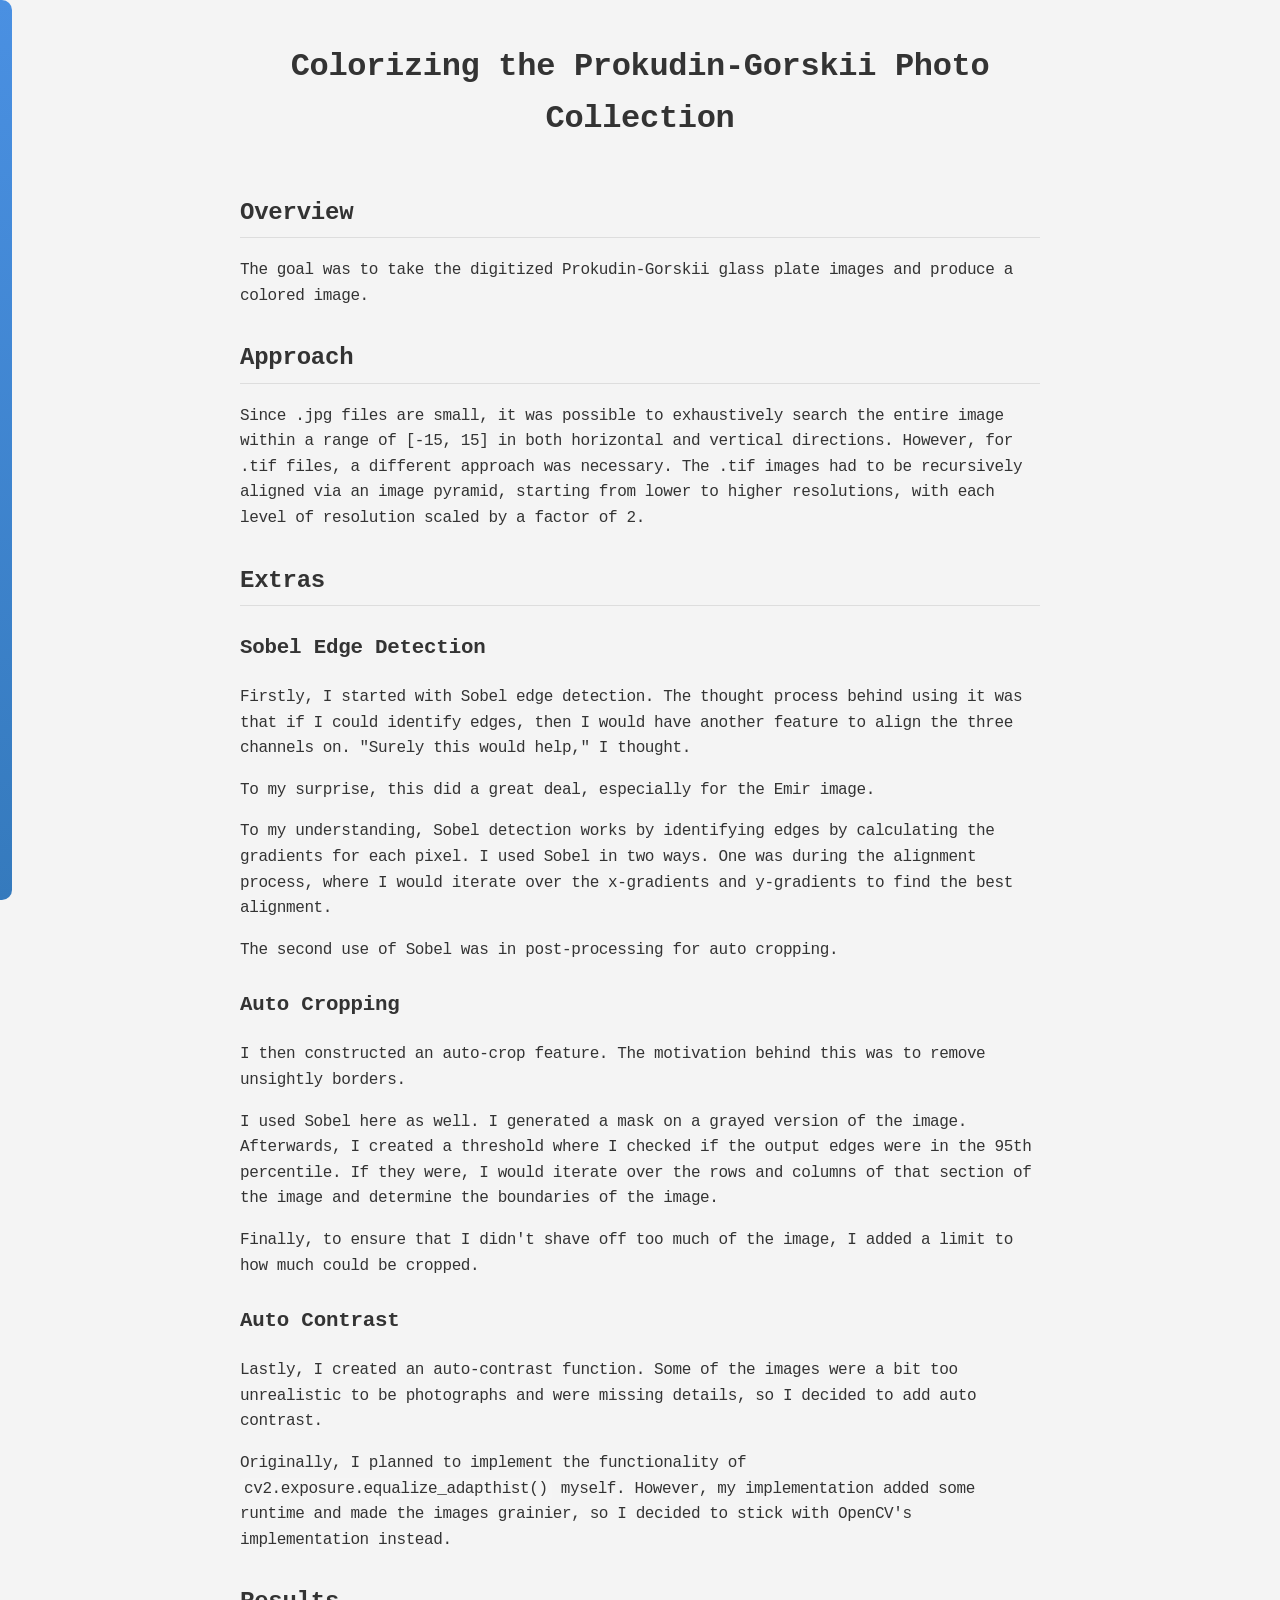
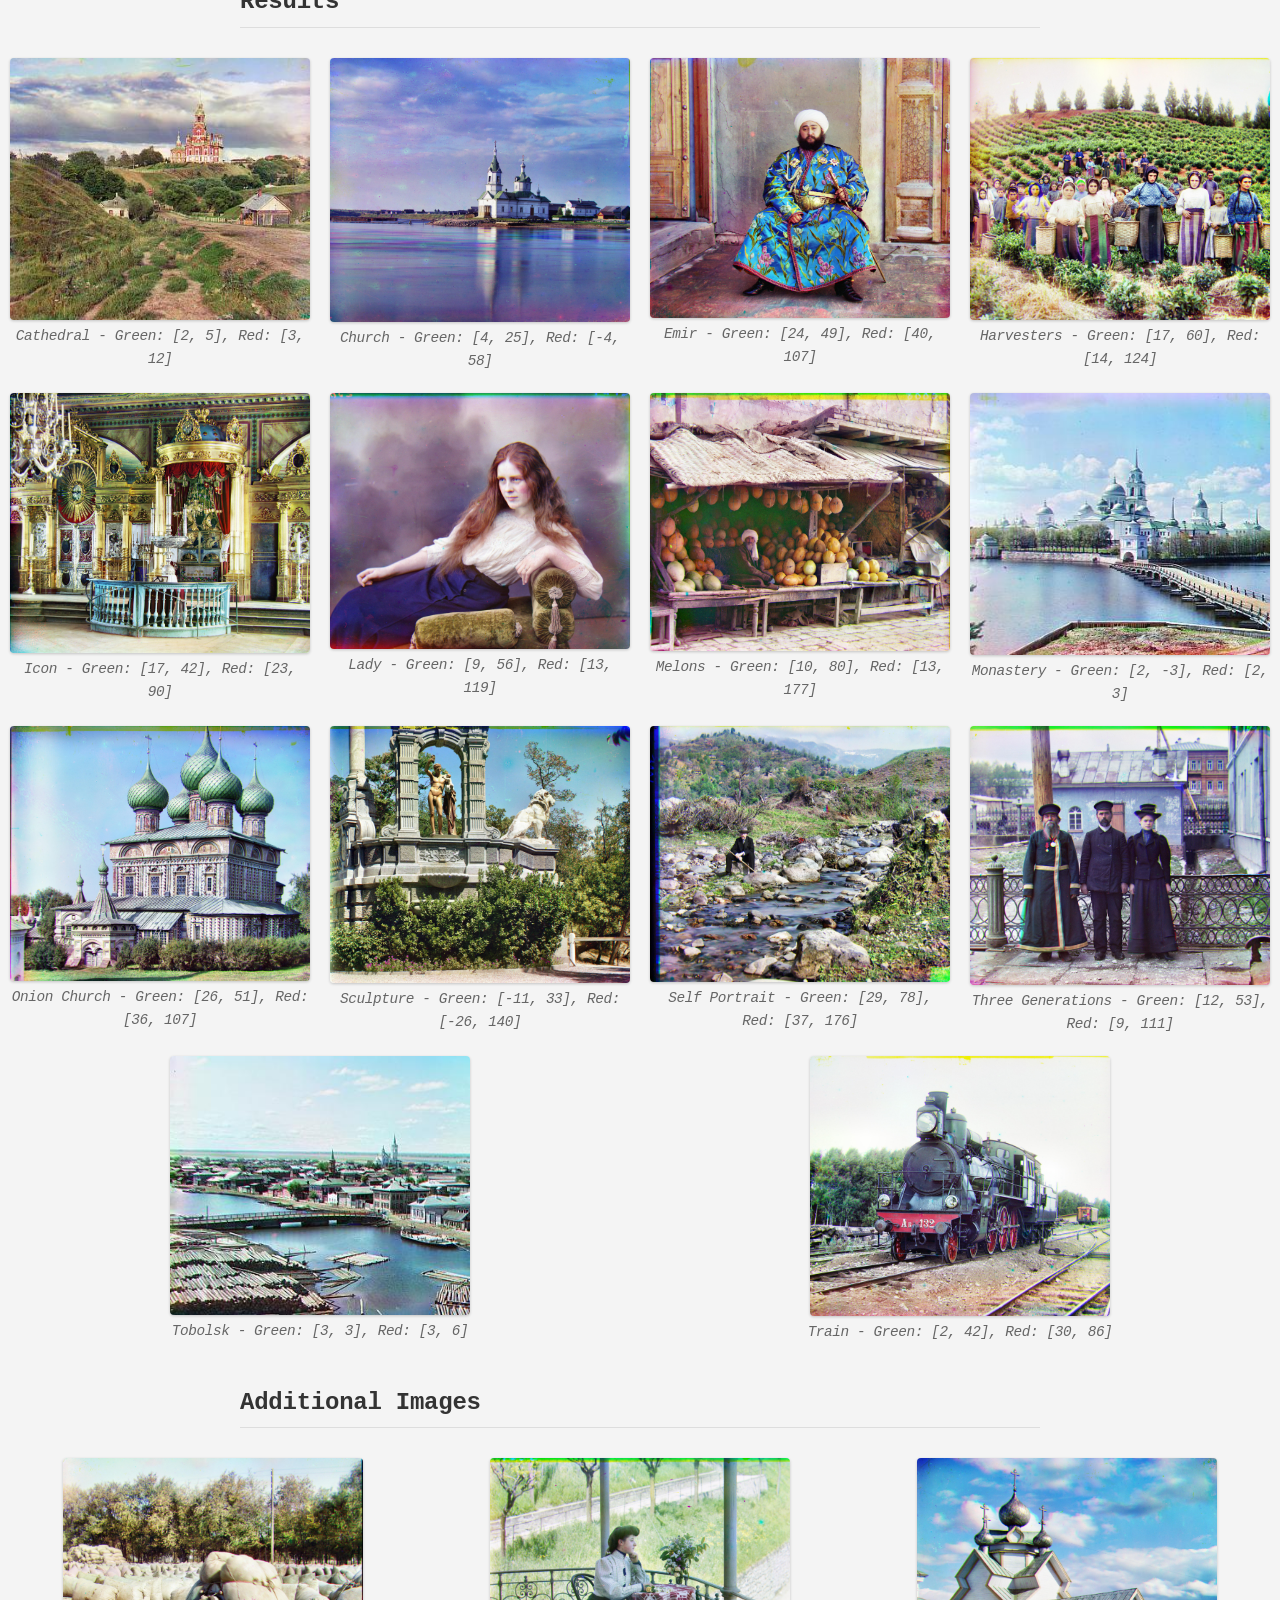
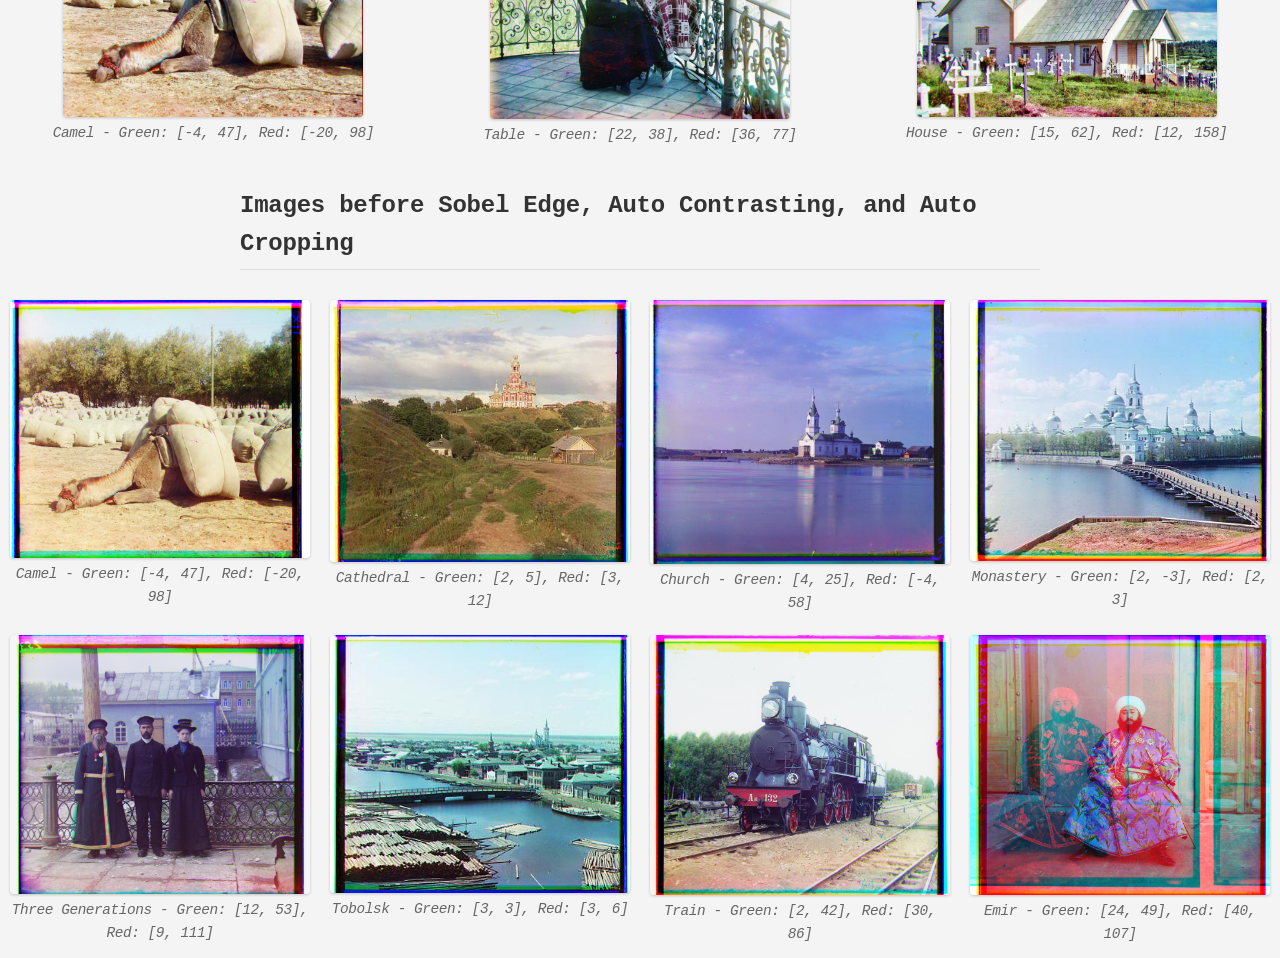
==== commit 8f74f401: "home button and fixed coloring" ====
--- a/1/index.html
+++ b/1/index.html
@@ -7,6 +7,16 @@
         <link rel="stylesheet" href="../styles.css" />
     </head>
     <body class="page-1">
+        <div class="sidebar">
+            <div class="menu">
+                <a href="../index.html" title="Home">
+                    <svg class="icon" viewBox="0 0 24 24" fill="currentColor" aria-hidden="true">
+                        <path d="M12 3l9 8h-3v9h-5v-6H11v6H6v-9H3l9-8z"/>
+                    </svg>
+                    <span>Home</span>
+                </a>
+            </div>
+        </div>
         <h1>Colorizing the Prokudin-Gorskii Photo Collection</h1>
         <h2>Overview</h2>
         <p>
--- a/styles.css
+++ b/styles.css
@@ -1,10 +1,31 @@
- /* Global font faces (fallbacks used if font files are missing) */
+ /* Global  faces (fallbacks used if font files are missing) */
  @font-face {
    font-family: "Alliance No.2";
    src: url("fonts/AllianceNo2-Regular.otf") format("opentype");
    font-weight: normal;
    font-style: normal;
  }
+
+html, body {
+  -ms-overflow-style: none; /* IE and legacy Edge */
+  scrollbar-width: none;    /* Firefox */
+}
+html::-webkit-scrollbar,
+body::-webkit-scrollbar {
+  width: 0;                 /* Safari and Chrome */
+  height: 0;
+  display: none;
+}
+* {
+  -ms-overflow-style: none; /* IE and legacy Edge */
+  scrollbar-width: none;    /* Firefox */
+}
+*::-webkit-scrollbar {
+  width: 0;
+  height: 0;
+  display: none;            /* Safari and Chrome */
+  background: transparent;
+}
  
  @font-face {
    font-family: "Alliance No.2";
@@ -13,12 +34,18 @@
    font-style: normal;
  }
  
- /* Base layout and typography */
  html, body {
    height: 100%;
- }
- 
- body {
+   -ms-overflow-style: none; /* IE and legacy Edge */
+   scrollbar-width: none;    /* Firefox */
+}
+html::-webkit-scrollbar,
+body::-webkit-scrollbar {
+  width: 0;                 /* Safari and Chrome */
+  height: 0;
+  display: none;
+}
+body {
    font-family: "Alliance No.2", Consolas, monospace;
    margin: 20px;
    letter-spacing: -0.025em;
@@ -34,10 +61,8 @@
    overflow-x: hidden;
  }
  
- /* Optional page-level helpers */
  body.light { background-color: #fff; }
  
- /* Link themes */
  body a {
    color: #4a90e2;
    text-decoration: none;
@@ -45,12 +70,10 @@
  body a:hover { text-decoration: underline; }
  body a:visited { color: #4a90e2; }
  
- /* Tan link theme for select pages (5/, Final/, Gamescrafters/) */
- body.theme-tan a { color: #D4A574; }
- body.theme-tan a:hover { color: #C19A6B; text-decoration: underline; }
- body.theme-tan a:visited { color: #D4A574; }
- 
- /* Headings */
+ body.theme-blue a { color: #4a90e2; }
+ body.theme-blue a:hover { color: #357ABD; text-decoration: underline; }
+ body.theme-blue a:visited { color: #4a90e2; }
+ 
  h1, h2, h3, h4 {
    letter-spacing: -0.01em;
    color: #333333;
@@ -72,7 +95,6 @@
  h3 { font-size: 1.3em; margin-top: 25px; }
  h4 { font-size: 1.1em; margin-top: 20px; }
  
- /* Media */
  img {
    max-width: 100%;
    height: auto;
@@ -92,7 +114,6 @@
  figure { margin: 20px 0; text-align: center; }
  figcaption { font-style: italic; color: #666; margin-top: 8px; font-size: 0.9em; }
  
- /* Code */
  code {
    font-family: Consolas, 'Courier New', Courier, monospace;
    background-color: #f5f5f5;
@@ -111,7 +132,6 @@
    font-family: 'Courier New', Courier, monospace;
  }
  
- /* Common layout helpers */
  .image-row {
    display: flex;
    justify-content: space-around;
@@ -125,7 +145,6 @@
  .center-container { text-align: center; }
  .gif-container { text-align: center; }
  
- /* Full-bleed galleries (generic classes) */
  ul.gallery {
    list-style-type: none;
    padding: 0;
@@ -154,13 +173,11 @@
  .gallery img { width: 300px; height: auto; object-fit: contain; }
  .gallery figcaption { margin-top: 5px; font-size: 0.9em; text-align: center; }
  
- /* Tables (generic) */
  table { border-collapse: collapse; margin: 20px 0; width: 100%; background: white; border-radius: 4px; overflow: hidden; box-shadow: 0 1px 3px rgba(0, 0, 0, 0.1); }
  td, th { border: 1px solid #ddd; padding: 12px; vertical-align: top; }
  
- /* Buttons (generic) */
  button {
-   background-color: #D4A574;
+   background-color: #4a90e2;
    color: white;
    border: none;
    padding: 8px 16px;
@@ -169,9 +186,8 @@
    font-family: inherit;
    margin: 10px 0;
  }
- button:hover { background-color: #C19A6B; }
- 
- /* Anchor-styled buttons */
+ button:hover { background-color: #357ABD; }
+ 
  .btn {
    display: inline-flex;
    align-items: center;
@@ -194,8 +210,8 @@
  .btn-icon { width: 16px; height: 16px; flex-shrink: 0; }
  .btn-github { background: linear-gradient(135deg, #24292e 0%, #1a1e22 100%); color: white; box-shadow: 0 4px 15px rgba(36, 41, 46, 0.2); }
  .btn-github:hover { background: linear-gradient(135deg, #1a1e22 0%, #0f1114 100%); box-shadow: 0 8px 25px rgba(36, 41, 46, 0.3); transform: translateY(-2px); color: white; text-decoration: none; }
- .btn-play { background: linear-gradient(135deg, #D4A574 0%, #C19A6B 100%); color: white; box-shadow: 0 4px 15px rgba(212, 165, 116, 0.3); }
- .btn-play:hover { background: linear-gradient(135deg, #C19A6B 0%, #B8906B 100%); box-shadow: 0 8px 25px rgba(212, 165, 116, 0.4); transform: translateY(-2px); color: white; text-decoration: none; }
+ .btn-play { background: linear-gradient(135deg, #4a90e2 0%, #357ABD 100%); color: white; box-shadow: 0 4px 15px rgba(74, 144, 226, 0.3); }
+ .btn-play:hover { background: linear-gradient(135deg, #357ABD 0%, #2d6fb3 100%); box-shadow: 0 8px 25px rgba(74, 144, 226, 0.4); transform: translateY(-2px); color: white; text-decoration: none; }
  .btn:active { transform: translateY(0); }
  .btn::before {
    content: '';
@@ -210,7 +226,6 @@
    mask-composite: exclude;
  }
  
- /* Paper-like pages (290/, UNet/) */
  body.paper {
    font-family: 'Times New Roman', Times, serif;
    background: #fff;
@@ -226,13 +241,11 @@
  body.paper .github-button { display: inline-block; padding: 10px 20px; font-size: 16px; color: white; background-color: rgb(74, 114, 173); border: none; border-radius: 5px; text-decoration: none; text-align: center; cursor: pointer; left: 10%; top: 50%; transform: translateY(-50%); }
  body.paper .github-button:hover { background-color: rgb(161, 31, 31); }
  
- /* Gamescrafters additions */
  .toc { list-style: none; padding: 0; margin: 20px 0; }
  .toc li { margin: 6px 0; padding: 0; }
- .toc a { display: block; padding: 10px 15px; color: #333333; background-color: #fff; border-left: 3px solid #D4A574; text-decoration: none; transition: all 0.2s ease; border-radius: 0 4px 4px 0; box-shadow: 0 1px 2px rgba(0, 0, 0, 0.1); }
+ .toc a { display: block; padding: 10px 15px; color: #333333; background-color: #fff; border-left: 3px solid #4a90e2; text-decoration: none; transition: all 0.2s ease; border-radius: 0 4px 4px 0; box-shadow: 0 1px 2px rgba(0, 0, 0, 0.1); }
  .toc a:hover { background-color: #f8f9fa; padding-left: 20px; }
 
- /* Code token colors (for pre/code with span classes) */
  .keyword { color: #8250df; font-weight: bold; }
  .type { color: #953800; }
  .function { color: #0550ae; }
@@ -243,12 +256,10 @@
  .variable { color: #953800; }
 
  
- /* Project 5 specific layout */
  #\31-1 img, #\31-2 img, #\31-3 img { display: inline-block; margin: 10px; max-width: 30%; height: auto; }
  #\31-4 img, #\31-5 img, #\31-6 img, #\31-7 img { display: inline-block; margin: 10px; max-width: 40%; height: auto; }
  #\31-74 img, #\31-8 img { display: block; margin: 10px auto; max-width: 50%; }
  
- /* Home page decorations (die canvas, ASCII animation) */
  #dieCanvas {
    position: fixed;
    top: 45%;
@@ -278,14 +289,13 @@
    text-shadow: 1px 1px 2px rgba(0, 0, 0, 0.2);
  }
  
- /* Convenience: style any element explicitly marked as display:flex inline */
+
  div[style*="display:flex"] {
    gap: 10px;
    align-items: flex-start;
    flex-wrap: wrap;
  }
- 
- /* Page 1 (Prokudin-Gorskii) scoped full-bleed gallery rules without changing markup */
+
  body.page-1 ul {
    list-style-type: none;
    padding: 0;
@@ -303,11 +313,60 @@
  body.page-1 img { width: 300px; height: auto; object-fit: contain; }
  body.page-1 figcaption { margin-top: 5px; font-size: 0.9em; text-align: center; }
  
- /* Gamma-AI specific table look (preserve tighter borders) */
  body.gamma-ai table { border-collapse: collapse; margin-top: 1em; }
  body.gamma-ai td { border: 1px solid #000; padding: 0.5em; vertical-align: top; }
  body.gamma-ai td:nth-child(1) { width: 3em; text-align: center; }
  body.gamma-ai td:nth-child(2), body.gamma-ai td:nth-child(3) { width: 30em; }
  
- /* Minor utilities */
  .threshold { color: #e74c3c; font-weight: bold; }
+
+ /* Slim hover-expand sidebar */
+ .sidebar {
+   position: fixed;
+   top: 0;
+   left: 0;
+   height: 100vh;
+   width: 12px;
+   background: linear-gradient(180deg, #4a90e2 0%, #357ABD 100%);
+   z-index: 999;
+   border-top-right-radius: 10px;
+   border-bottom-right-radius: 10px;
+   transition: width 0.25s ease, box-shadow 0.25s ease;
+ }
+ .sidebar:hover {
+   width: 180px;
+   box-shadow: 0 8px 25px rgba(0, 0, 0, 0.15);
+ }
+ .sidebar .menu {
+   opacity: 0;
+   pointer-events: none;
+   display: flex;
+   flex-direction: column;
+   gap: 8px;
+   padding: 16px 12px;
+   transition: opacity 0.2s ease 0.05s;
+ }
+ .sidebar:hover .menu {
+   opacity: 1;
+   pointer-events: auto;
+ }
+ .sidebar .menu a {
+   color: #ffffff;
+   text-decoration: none;
+   display: inline-flex;
+   align-items: center;
+   gap: 8px;
+   padding: 8px 10px;
+   border-radius: 8px;
+   background: rgba(255, 255, 255, 0.08);
+ }
+ .sidebar .menu a:hover {
+   background: rgba(255, 255, 255, 0.18);
+ }
+ .sidebar .icon {
+   width: 16px;
+   height: 16px;
+ }
+ @media (max-width: 600px) {
+   .sidebar:hover { width: 150px; }
+ }
